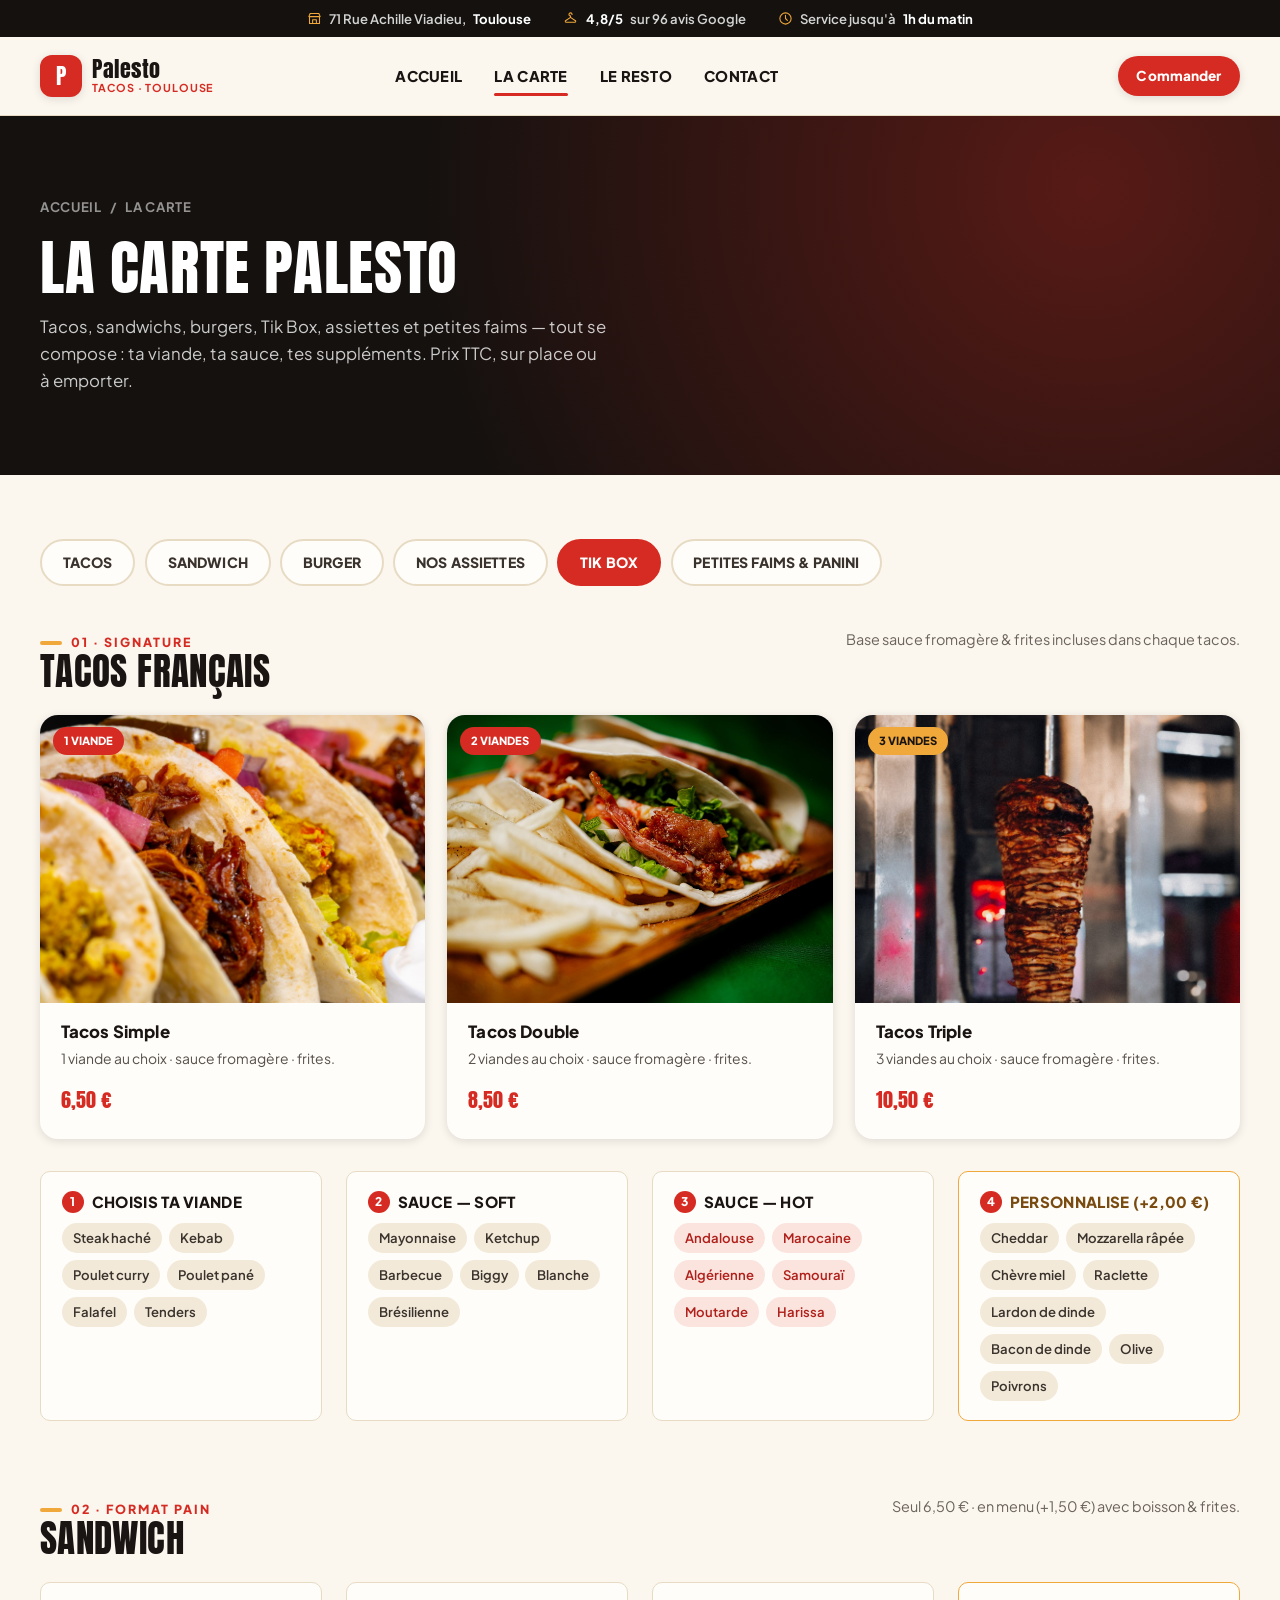
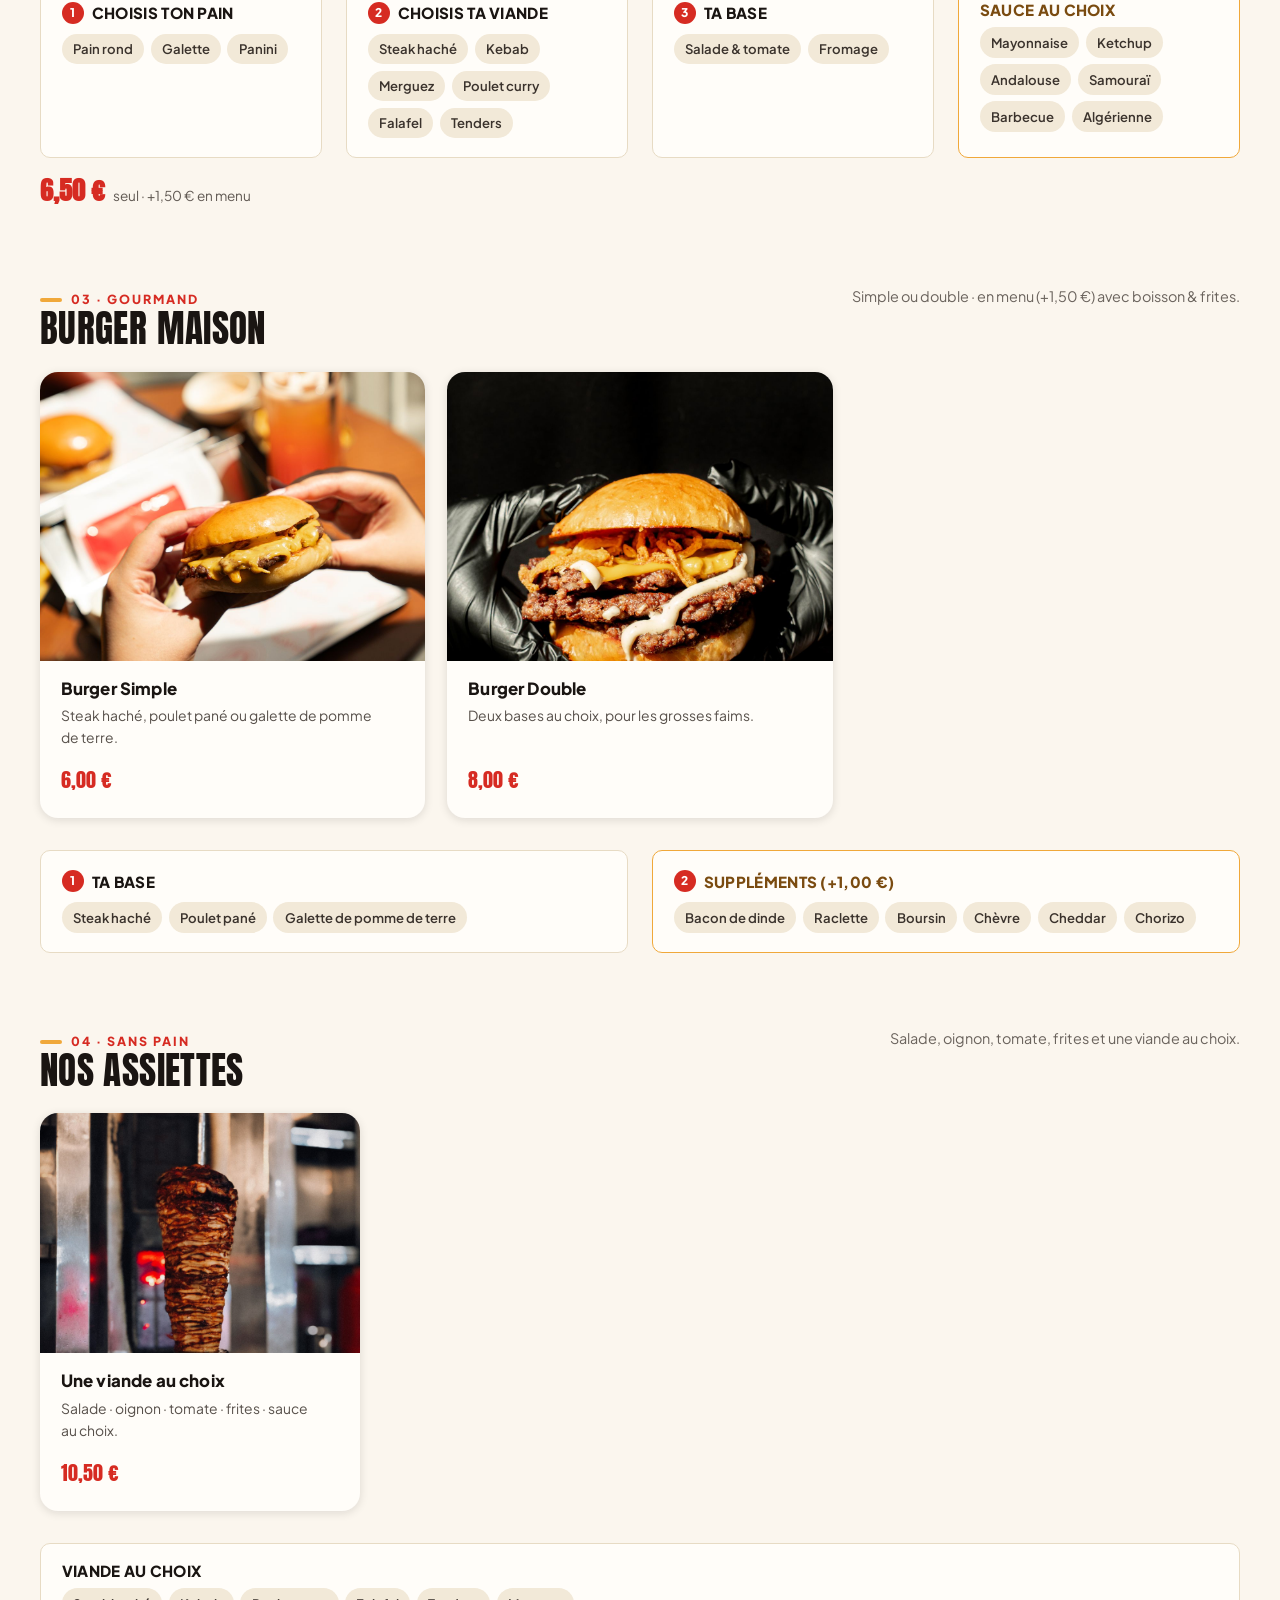
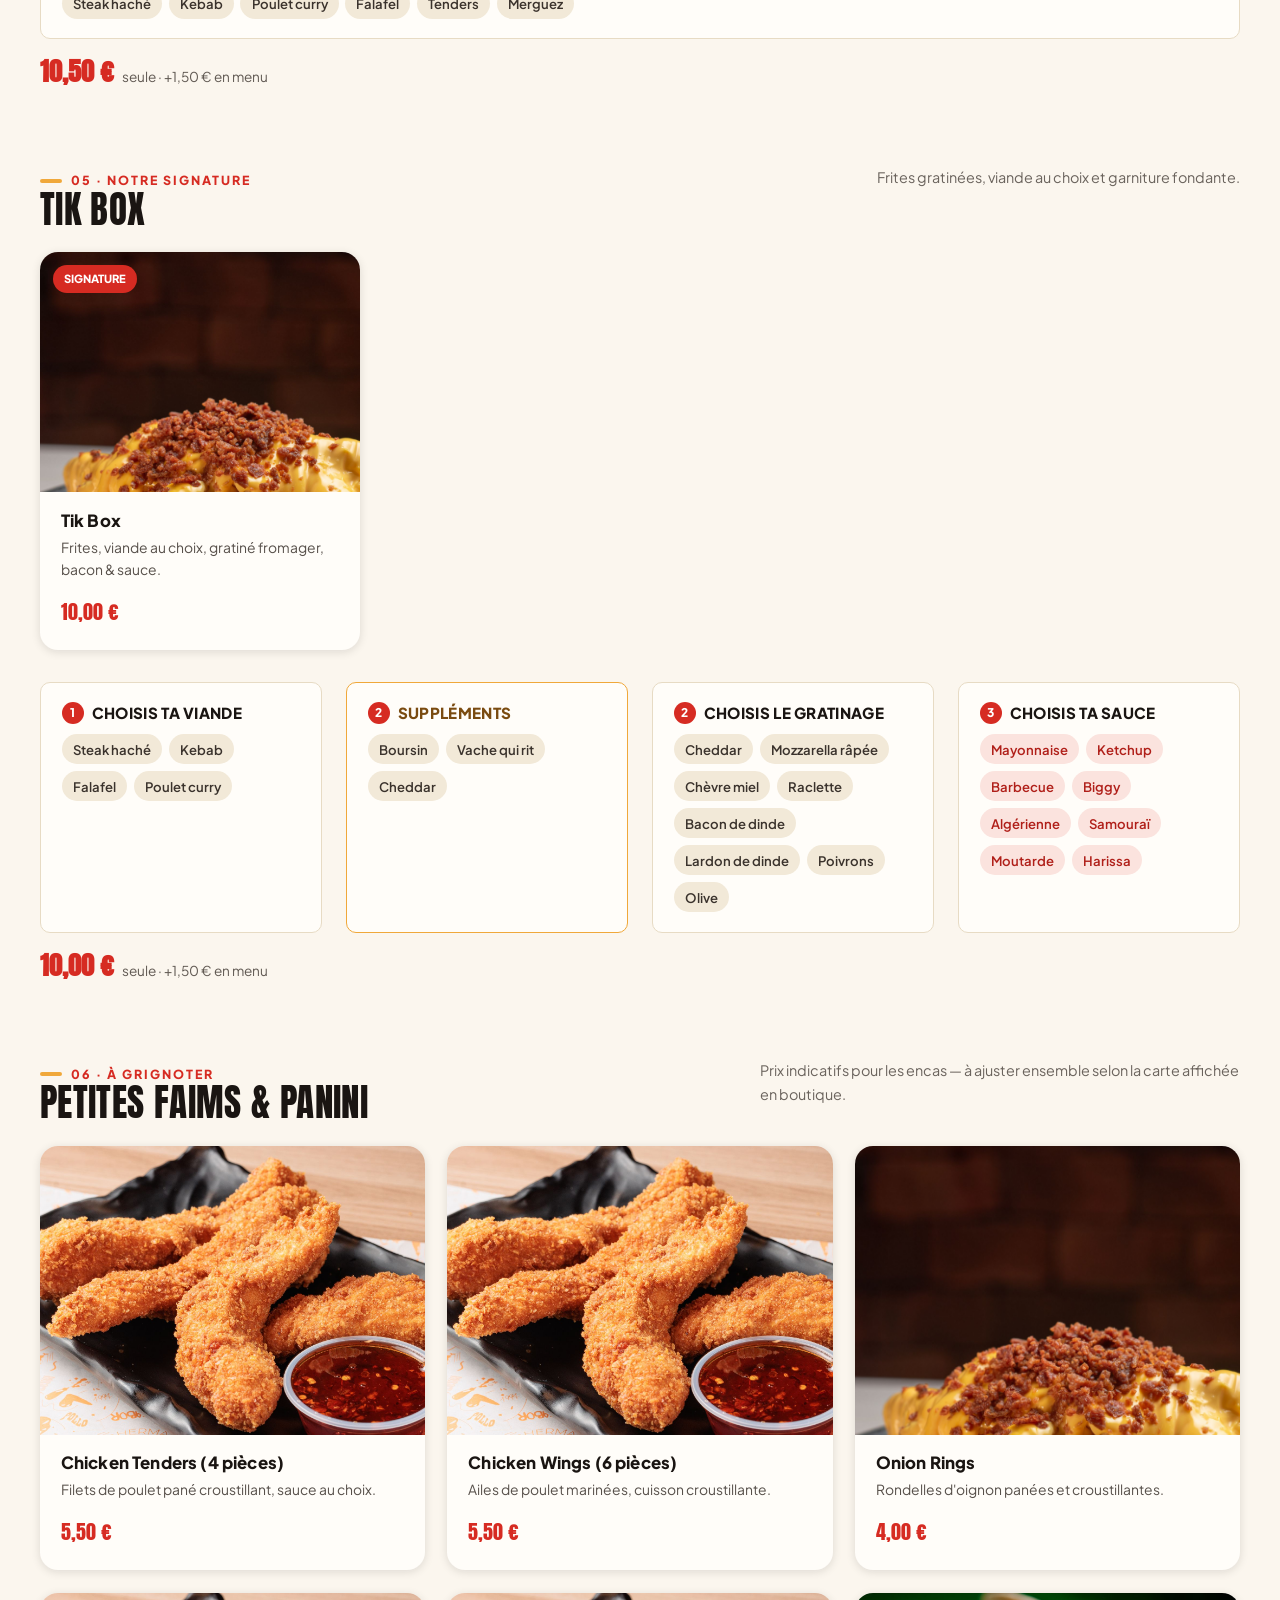
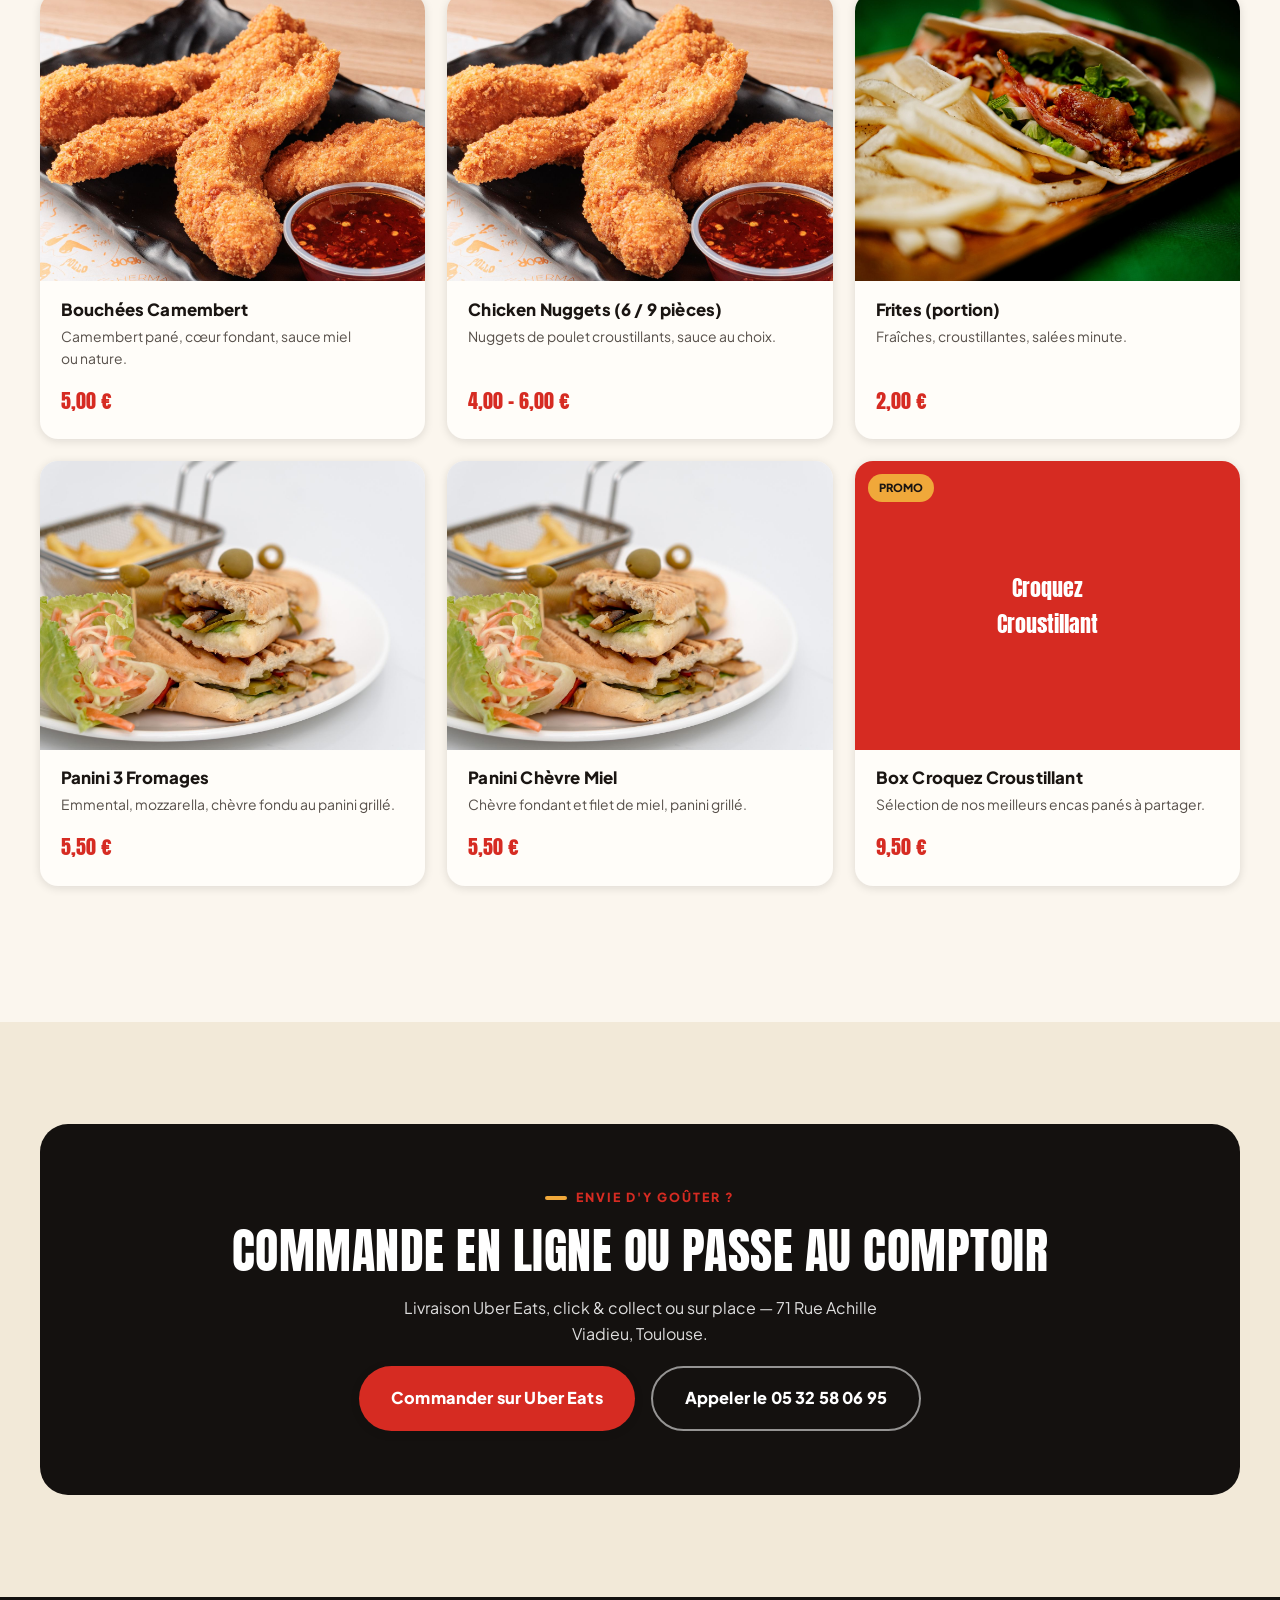
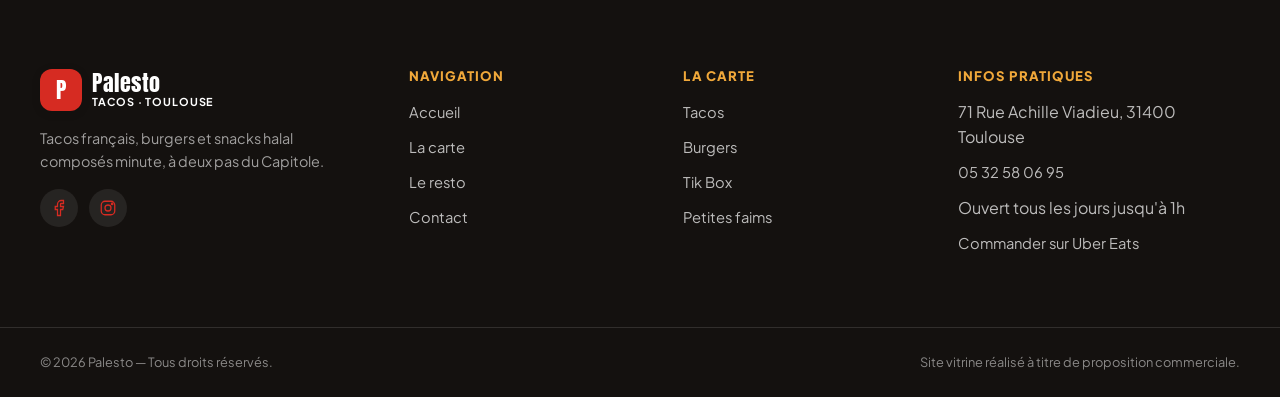
==== carte.html @ 65559e6e "Site vitrine palesto Co-Authored-By: Claude Opus 5.5 <noreply@anthropic.com> Claude-Session: https:/" ====
<!DOCTYPE html>
<html lang="fr">
<head>
<meta charset="utf-8">
<meta name="viewport" content="width=device-width, initial-scale=1">
<meta http-equiv="Content-Security-Policy" content="upgrade-insecure-requests">
<title>La carte — Palesto Toulouse | Tacos, burgers, Tik Box &amp; snacks</title>
<meta name="description" content="La carte complète d'Palesto à Toulouse : tacos français, sandwichs, burgers, Tik Box, assiettes et petites faims. Prix, viandes et sauces au choix.">
<meta name="robots" content="index, follow, max-image-preview:large">
<meta name="theme-color" content="#14110F">
<link rel="canonical" href="https://www.opalesto-toulouse.fr/carte.html">
<link rel="icon" href="assets/img/favicon.svg" type="image/svg+xml">
<link rel="preconnect" href="https://fonts.googleapis.com">
<link rel="preconnect" href="https://fonts.gstatic.com" crossorigin>
<link rel="stylesheet" href="https://fonts.googleapis.com/css2?family=Anton&amp;family=Plus+Jakarta+Sans:wght@400;500;600;700;800&amp;display=swap">
<link rel="stylesheet" href="assets/css/style.css">
</head>
<body>
<a class="skip-link" href="#main">Aller au contenu principal</a>

<div class="topbar">
  <div class="container topbar__inner">
    <span class="topbar__item"><svg viewBox="0 0 24 24" fill="none" stroke="currentColor" stroke-width="1.7" stroke-linecap="round" stroke-linejoin="round" aria-hidden="true"><path d="M4 9h16v11H4z"/><path d="M3 9 5 4h14l2 5"/><path d="M9 20v-6h6v6"/></svg> 71 Rue Achille Viadieu, <strong>Toulouse</strong></span>
    <span class="topbar__item topbar__item--hide-sm"><svg viewBox="0 0 24 24" fill="none" stroke="currentColor" stroke-width="1.7" stroke-linecap="round" stroke-linejoin="round" aria-hidden="true"><path d="M12 8a2.5 2.5 0 1 1 2.5-2.5"/><path d="M12 8v2.2L4 15.5A1.5 1.5 0 0 0 4.9 18h14.2a1.5 1.5 0 0 0 .9-2.5L12 10.2"/></svg> <strong>4,8/5</strong> sur 96 avis Google</span>
    <span class="topbar__item"><svg viewBox="0 0 24 24" fill="none" stroke="currentColor" stroke-width="1.7" stroke-linecap="round" stroke-linejoin="round" aria-hidden="true"><circle cx="12" cy="12" r="9"/><path d="M12 7v5l3 3"/></svg> Service jusqu'à <strong>1h du matin</strong></span>
  </div>
</div>

<header class="site-header" id="site-header">
  <div class="container header__inner">
    <a class="logo" href="index.html" aria-label="Palesto, accueil">
      <span class="logo__mark" aria-hidden="true">P</span>
      <span class="logo__text">
        <span class="logo__name">Palesto</span>
        <span class="logo__tag">Tacos &middot; Toulouse</span>
      </span>
    </a>

    <div class="nav-scrim" id="nav-scrim"></div>
    <nav class="nav" id="primary-nav" aria-label="Navigation principale">
      <button class="nav__close" id="nav-close" type="button" aria-label="Fermer le menu"><svg viewBox="0 0 24 24" fill="none" stroke="currentColor" stroke-width="1.7" stroke-linecap="round" stroke-linejoin="round" aria-hidden="true"><path d="M6 6l12 12M18 6 6 18"/></svg></button>
      <ul class="nav__list">
        <li><a class="nav__link" href="index.html">Accueil</a></li>
        <li><a class="nav__link" href="carte.html" aria-current="page">La carte</a></li>
        <li><a class="nav__link" href="restaurant.html">Le resto</a></li>
        <li><a class="nav__link" href="contact.html">Contact</a></li>
      </ul>
    </nav>

    <div class="header__actions">
      <a class="btn btn--red btn--sm header__cta" href="https://www.ubereats.com/fr/store/tik-tacos-palesto/zVcmVb8LVuixIjdcit_Mtg" target="_blank" rel="noopener">Commander</a>
      <button class="icon-btn burger" id="burger" type="button" aria-expanded="false" aria-controls="primary-nav" aria-label="Ouvrir le menu"><svg viewBox="0 0 24 24" fill="none" stroke="currentColor" stroke-width="1.7" stroke-linecap="round" stroke-linejoin="round" aria-hidden="true"><path d="M3 6h18M3 12h18M3 18h18"/></svg></button>
    </div>
  </div>
</header>

<main id="main">

<section class="page-hero">
  <div class="container page-hero__inner">
    <div class="breadcrumb"><a href="index.html">Accueil</a> <span>/</span> <span>La carte</span></div>
    <h1>La carte Palesto</h1>
    <p>Tacos, sandwichs, burgers, Tik Box, assiettes et petites faims — tout se compose : ta viande, ta sauce, tes suppléments. Prix TTC, sur place ou à emporter.</p>
  </div>
</section>

<section class="section section--tight">
  <div class="container">
    <div class="menu-tabs" role="tablist" aria-label="Catégories de la carte">
      <button class="menu-tab" role="tab" aria-selected="true" data-target="tacos">Tacos</button>
      <button class="menu-tab" role="tab" aria-selected="false" data-target="sandwich">Sandwich</button>
      <button class="menu-tab" role="tab" aria-selected="false" data-target="burger">Burger</button>
      <button class="menu-tab" role="tab" aria-selected="false" data-target="assiettes">Nos assiettes</button>
      <button class="menu-tab" role="tab" aria-selected="false" data-target="tikbox">Tik Box</button>
      <button class="menu-tab" role="tab" aria-selected="false" data-target="petites-faim">Petites faims &amp; panini</button>
    </div>

    <!-- TACOS -->
    <div class="menu-section" id="tacos">
      <div class="menu-section__head">
        <div><span class="eyebrow">01 &middot; Signature</span><h2>Tacos français</h2></div>
        <p class="menu-section__note">Base sauce fromagère &amp; frites incluses dans chaque tacos.</p>
      </div>
      <div class="dish-grid" style="margin-bottom:2rem">
        <div class="dish">
          <div class="dish__media"><span class="dish__badge">1 viande</span><img src="assets/img/cat-tacos.jpg" alt="Tacos simple" loading="lazy"></div>
          <div class="dish__body">
            <h3 class="dish__title">Tacos Simple</h3>
            <p class="dish__desc">1 viande au choix &middot; sauce fromagère &middot; frites.</p>
            <div class="dish__footer"><span class="dish__price">6,50 €</span></div>
          </div>
        </div>
        <div class="dish">
          <div class="dish__media"><span class="dish__badge">2 viandes</span><img src="assets/img/hero.jpg" alt="Tacos double" loading="lazy"></div>
          <div class="dish__body">
            <h3 class="dish__title">Tacos Double</h3>
            <p class="dish__desc">2 viandes au choix &middot; sauce fromagère &middot; frites.</p>
            <div class="dish__footer"><span class="dish__price">8,50 €</span></div>
          </div>
        </div>
        <div class="dish">
          <div class="dish__media"><span class="dish__badge dish__badge--gold">3 viandes</span><img src="assets/img/cat-viande.jpg" alt="Tacos triple" loading="lazy"></div>
          <div class="dish__body">
            <h3 class="dish__title">Tacos Triple</h3>
            <p class="dish__desc">3 viandes au choix &middot; sauce fromagère &middot; frites.</p>
            <div class="dish__footer"><span class="dish__price">10,50 €</span></div>
          </div>
        </div>
      </div>
      <div class="option-grid">
        <div class="option-card">
          <h4><span class="num">1</span> Choisis ta viande</h4>
          <ul><li>Steak haché</li><li>Kebab</li><li>Poulet curry</li><li>Poulet pané</li><li>Falafel</li><li>Tenders</li></ul>
        </div>
        <div class="option-card">
          <h4><span class="num">2</span> Sauce &mdash; soft</h4>
          <ul><li>Mayonnaise</li><li>Ketchup</li><li>Barbecue</li><li>Biggy</li><li>Blanche</li><li>Brésilienne</li></ul>
        </div>
        <div class="option-card option-card--hot">
          <h4><span class="num">3</span> Sauce &mdash; hot</h4>
          <ul><li>Andalouse</li><li>Marocaine</li><li>Algérienne</li><li>Samouraï</li><li>Moutarde</li><li>Harissa</li></ul>
        </div>
        <div class="option-card option-card--price">
          <h4><span class="num">4</span> Personnalise (+2,00&nbsp;€)</h4>
          <ul><li>Cheddar</li><li>Mozzarella râpée</li><li>Chèvre miel</li><li>Raclette</li><li>Lardon de dinde</li><li>Bacon de dinde</li><li>Olive</li><li>Poivrons</li></ul>
        </div>
      </div>
    </div>

    <!-- SANDWICH -->
    <div class="menu-section" id="sandwich">
      <div class="menu-section__head">
        <div><span class="eyebrow">02 &middot; Format pain</span><h2>Sandwich</h2></div>
        <p class="menu-section__note">Seul 6,50&nbsp;€ &middot; en menu (+1,50&nbsp;€) avec boisson &amp; frites.</p>
      </div>
      <div class="option-grid">
        <div class="option-card">
          <h4><span class="num">1</span> Choisis ton pain</h4>
          <ul><li>Pain rond</li><li>Galette</li><li>Panini</li></ul>
        </div>
        <div class="option-card">
          <h4><span class="num">2</span> Choisis ta viande</h4>
          <ul><li>Steak haché</li><li>Kebab</li><li>Merguez</li><li>Poulet curry</li><li>Falafel</li><li>Tenders</li></ul>
        </div>
        <div class="option-card">
          <h4><span class="num">3</span> Ta base</h4>
          <ul><li>Salade &amp; tomate</li><li>Fromage</li></ul>
        </div>
        <div class="option-card option-card--price">
          <h4>Sauce au choix</h4>
          <ul><li>Mayonnaise</li><li>Ketchup</li><li>Andalouse</li><li>Samouraï</li><li>Barbecue</li><li>Algérienne</li></ul>
        </div>
      </div>
      <div class="formule-price"><strong>6,50 €</strong><span>seul &middot; +1,50 € en menu</span></div>
    </div>

    <!-- BURGER -->
    <div class="menu-section" id="burger">
      <div class="menu-section__head">
        <div><span class="eyebrow">03 &middot; Gourmand</span><h2>Burger maison</h2></div>
        <p class="menu-section__note">Simple ou double &middot; en menu (+1,50&nbsp;€) avec boisson &amp; frites.</p>
      </div>
      <div class="dish-grid" style="margin-bottom:2rem">
        <div class="dish">
          <div class="dish__media"><img src="assets/img/cat-burger.jpg" alt="Burger simple steak ou poulet pané" loading="lazy"></div>
          <div class="dish__body">
            <h3 class="dish__title">Burger Simple</h3>
            <p class="dish__desc">Steak haché, poulet pané ou galette de pomme de terre.</p>
            <div class="dish__footer"><span class="dish__price">6,00 €</span></div>
          </div>
        </div>
        <div class="dish">
          <div class="dish__media"><img src="assets/img/burger-detail.jpg" alt="Burger double steak" loading="lazy"></div>
          <div class="dish__body">
            <h3 class="dish__title">Burger Double</h3>
            <p class="dish__desc">Deux bases au choix, pour les grosses faims.</p>
            <div class="dish__footer"><span class="dish__price">8,00 €</span></div>
          </div>
        </div>
      </div>
      <div class="option-grid">
        <div class="option-card">
          <h4><span class="num">1</span> Ta base</h4>
          <ul><li>Steak haché</li><li>Poulet pané</li><li>Galette de pomme de terre</li></ul>
        </div>
        <div class="option-card option-card--price">
          <h4><span class="num">2</span> Suppléments (+1,00&nbsp;€)</h4>
          <ul><li>Bacon de dinde</li><li>Raclette</li><li>Boursin</li><li>Chèvre</li><li>Cheddar</li><li>Chorizo</li></ul>
        </div>
      </div>
    </div>

    <!-- NOS ASSIETTES -->
    <div class="menu-section" id="assiettes">
      <div class="menu-section__head">
        <div><span class="eyebrow">04 &middot; Sans pain</span><h2>Nos assiettes</h2></div>
        <p class="menu-section__note">Salade, oignon, tomate, frites et une viande au choix.</p>
      </div>
      <div class="dish-grid" style="margin-bottom:2rem;grid-template-columns:repeat(auto-fit, minmax(240px, 320px))">
        <div class="dish">
          <div class="dish__media"><img src="assets/img/cat-viande.jpg" alt="Assiette viande au choix, salade et frites" loading="lazy"></div>
          <div class="dish__body">
            <h3 class="dish__title">Une viande au choix</h3>
            <p class="dish__desc">Salade &middot; oignon &middot; tomate &middot; frites &middot; sauce au choix.</p>
            <div class="dish__footer"><span class="dish__price">10,50 €</span></div>
          </div>
        </div>
      </div>
      <div class="option-grid">
        <div class="option-card">
          <h4>Viande au choix</h4>
          <ul><li>Steak haché</li><li>Kebab</li><li>Poulet curry</li><li>Falafel</li><li>Tenders</li><li>Merguez</li></ul>
        </div>
      </div>
      <div class="formule-price"><strong>10,50 €</strong><span>seule &middot; +1,50 € en menu</span></div>
    </div>

    <!-- TIK BOX -->
    <div class="menu-section" id="tikbox">
      <div class="menu-section__head">
        <div><span class="eyebrow">05 &middot; Notre signature</span><h2>Tik Box</h2></div>
        <p class="menu-section__note">Frites gratinées, viande au choix et garniture fondante.</p>
      </div>
      <div class="dish-grid" style="margin-bottom:2rem;grid-template-columns:repeat(auto-fit, minmax(240px, 320px))">
        <div class="dish">
          <div class="dish__media"><span class="dish__badge">Signature</span><img src="assets/img/cat-tikbox.jpg" alt="Tik Box, frites gratinées fromage et viande" loading="lazy"></div>
          <div class="dish__body">
            <h3 class="dish__title">Tik Box</h3>
            <p class="dish__desc">Frites, viande au choix, gratiné fromager, bacon &amp; sauce.</p>
            <div class="dish__footer"><span class="dish__price">10,00 €</span></div>
          </div>
        </div>
      </div>
      <div class="option-grid">
        <div class="option-card">
          <h4><span class="num">1</span> Choisis ta viande</h4>
          <ul><li>Steak haché</li><li>Kebab</li><li>Falafel</li><li>Poulet curry</li></ul>
        </div>
        <div class="option-card option-card--price">
          <h4><span class="num">2</span> Suppléments</h4>
          <ul><li>Boursin</li><li>Vache qui rit</li><li>Cheddar</li></ul>
        </div>
        <div class="option-card">
          <h4><span class="num">2</span> Choisis le gratinage</h4>
          <ul><li>Cheddar</li><li>Mozzarella râpée</li><li>Chèvre miel</li><li>Raclette</li><li>Bacon de dinde</li><li>Lardon de dinde</li><li>Poivrons</li><li>Olive</li></ul>
        </div>
        <div class="option-card option-card--hot">
          <h4><span class="num">3</span> Choisis ta sauce</h4>
          <ul><li>Mayonnaise</li><li>Ketchup</li><li>Barbecue</li><li>Biggy</li><li>Algérienne</li><li>Samouraï</li><li>Moutarde</li><li>Harissa</li></ul>
        </div>
      </div>
      <div class="formule-price"><strong>10,00 €</strong><span>seule &middot; +1,50 € en menu</span></div>
    </div>

    <!-- PETITES FAIM -->
    <div class="menu-section" id="petites-faim">
      <div class="menu-section__head">
        <div><span class="eyebrow">06 &middot; À grignoter</span><h2>Petites faims &amp; panini</h2></div>
        <p class="menu-section__note">Prix indicatifs pour les encas — à ajuster ensemble selon la carte affichée en boutique.</p>
      </div>
      <div class="dish-grid">
        <div class="dish">
          <div class="dish__media"><img src="assets/img/cat-petitesfaim.jpg" alt="Chicken tenders croustillants et sauce" loading="lazy"></div>
          <div class="dish__body">
            <h3 class="dish__title">Chicken Tenders (4 pièces)</h3>
            <p class="dish__desc">Filets de poulet pané croustillant, sauce au choix.</p>
            <div class="dish__footer"><span class="dish__price">5,50 €</span></div>
          </div>
        </div>
        <div class="dish">
          <div class="dish__media"><img src="assets/img/cat-petitesfaim.jpg" alt="Chicken wings épicées" loading="lazy"></div>
          <div class="dish__body">
            <h3 class="dish__title">Chicken Wings (6 pièces)</h3>
            <p class="dish__desc">Ailes de poulet marinées, cuisson croustillante.</p>
            <div class="dish__footer"><span class="dish__price">5,50 €</span></div>
          </div>
        </div>
        <div class="dish">
          <div class="dish__media"><img src="assets/img/cat-tikbox.jpg" alt="Onion rings croustillants" loading="lazy"></div>
          <div class="dish__body">
            <h3 class="dish__title">Onion Rings</h3>
            <p class="dish__desc">Rondelles d'oignon panées et croustillantes.</p>
            <div class="dish__footer"><span class="dish__price">4,00 €</span></div>
          </div>
        </div>
        <div class="dish">
          <div class="dish__media"><img src="assets/img/cat-petitesfaim.jpg" alt="Bouchées de camembert fondant" loading="lazy"></div>
          <div class="dish__body">
            <h3 class="dish__title">Bouchées Camembert</h3>
            <p class="dish__desc">Camembert pané, cœur fondant, sauce miel ou nature.</p>
            <div class="dish__footer"><span class="dish__price">5,00 €</span></div>
          </div>
        </div>
        <div class="dish">
          <div class="dish__media"><img src="assets/img/cat-petitesfaim.jpg" alt="Chicken nuggets" loading="lazy"></div>
          <div class="dish__body">
            <h3 class="dish__title">Chicken Nuggets (6 / 9 pièces)</h3>
            <p class="dish__desc">Nuggets de poulet croustillants, sauce au choix.</p>
            <div class="dish__footer"><span class="dish__price">4,00 – 6,00 €</span></div>
          </div>
        </div>
        <div class="dish">
          <div class="dish__media"><img src="assets/img/hero.jpg" alt="Portion de frites maison" loading="lazy"></div>
          <div class="dish__body">
            <h3 class="dish__title">Frites (portion)</h3>
            <p class="dish__desc">Fraîches, croustillantes, salées minute.</p>
            <div class="dish__footer"><span class="dish__price">2,00 €</span></div>
          </div>
        </div>
        <div class="dish">
          <div class="dish__media"><img src="assets/img/cat-panini.jpg" alt="Panini 3 fromages fondants" loading="lazy"></div>
          <div class="dish__body">
            <h3 class="dish__title">Panini 3 Fromages</h3>
            <p class="dish__desc">Emmental, mozzarella, chèvre fondu au panini grillé.</p>
            <div class="dish__footer"><span class="dish__price">5,50 €</span></div>
          </div>
        </div>
        <div class="dish">
          <div class="dish__media"><img src="assets/img/cat-panini.jpg" alt="Panini chèvre miel" loading="lazy"></div>
          <div class="dish__body">
            <h3 class="dish__title">Panini Chèvre Miel</h3>
            <p class="dish__desc">Chèvre fondant et filet de miel, panini grillé.</p>
            <div class="dish__footer"><span class="dish__price">5,50 €</span></div>
          </div>
        </div>
        <div class="dish">
          <div class="dish__media"><span class="dish__badge dish__badge--gold">Promo</span><div style="width:100%;height:100%;background:var(--red);display:flex;align-items:center;justify-content:center;color:#fff;font-family:var(--ff-display);font-size:1.4rem;text-align:center;padding:1rem">Croquez<br>Croustillant</div></div>
          <div class="dish__body">
            <h3 class="dish__title">Box Croquez Croustillant</h3>
            <p class="dish__desc">Sélection de nos meilleurs encas panés à partager.</p>
            <div class="dish__footer"><span class="dish__price">9,50 €</span></div>
          </div>
        </div>
      </div>
    </div>

  </div>
</section>

<section class="section section--paper2">
  <div class="container">
    <div class="cta-band" data-reveal style="background:var(--black)">
      <span class="eyebrow">Envie d'y goûter ?</span>
      <h2>Commande en ligne ou passe au comptoir</h2>
      <p>Livraison Uber Eats, click &amp; collect ou sur place — 71 Rue Achille Viadieu, Toulouse.</p>
      <div class="cta-band__actions">
        <a class="btn btn--red btn--lg" href="https://www.ubereats.com/fr/store/tik-tacos-palesto/zVcmVb8LVuixIjdcit_Mtg" target="_blank" rel="noopener">Commander sur Uber Eats</a>
        <a class="btn btn--ghost-light btn--lg" href="tel:+33532580695">Appeler le 05 32 58 06 95</a>
      </div>
    </div>
  </div>
</section>

</main>

<footer class="site-footer">
  <div class="container footer__top">
    <div class="footer__brand">
      <a class="logo" href="index.html" aria-label="Palesto, accueil">
        <span class="logo__mark" aria-hidden="true">P</span>
        <span class="logo__text"><span class="logo__name">Palesto</span><span class="logo__tag">Tacos &middot; Toulouse</span></span>
      </a>
      <p>Tacos français, burgers et snacks halal composés minute, à deux pas du Capitole.</p>
      <div class="footer__social">
        <a href="https://www.facebook.com/OPalestoFood/" target="_blank" rel="noopener" aria-label="Facebook Palesto"><svg viewBox="0 0 24 24" fill="none" stroke="currentColor" stroke-width="1.7" aria-hidden="true"><path d="M18 2h-3a5 5 0 0 0-5 5v3H7v4h3v8h4v-8h3l1-4h-4V7a1 1 0 0 1 1-1h3z"/></svg></a>
        <a href="https://www.instagram.com/" target="_blank" rel="noopener" aria-label="Instagram Palesto"><svg viewBox="0 0 24 24" fill="none" stroke="currentColor" stroke-width="1.7" aria-hidden="true"><rect x="3" y="3" width="18" height="18" rx="5"/><circle cx="12" cy="12" r="4"/><circle cx="17.5" cy="6.5" r="1"/></svg></a>
      </div>
    </div>
    <div class="footer">
      <h4>Navigation</h4>
      <ul>
        <li><a href="index.html">Accueil</a></li>
        <li><a href="carte.html">La carte</a></li>
        <li><a href="restaurant.html">Le resto</a></li>
        <li><a href="contact.html">Contact</a></li>
      </ul>
    </div>
    <div class="footer">
      <h4>La carte</h4>
      <ul>
        <li><a href="carte.html#tacos">Tacos</a></li>
        <li><a href="carte.html#burger">Burgers</a></li>
        <li><a href="carte.html#tikbox">Tik Box</a></li>
        <li><a href="carte.html#petites-faim">Petites faims</a></li>
      </ul>
    </div>
    <div class="footer">
      <h4>Infos pratiques</h4>
      <ul>
        <li>71 Rue Achille Viadieu, 31400 Toulouse</li>
        <li><a href="tel:+33532580695">05 32 58 06 95</a></li>
        <li>Ouvert tous les jours jusqu'à 1h</li>
        <li><a href="https://www.ubereats.com/fr/store/tik-tacos-palesto/zVcmVb8LVuixIjdcit_Mtg" target="_blank" rel="noopener">Commander sur Uber Eats</a></li>
      </ul>
    </div>
  </div>
  <div class="container footer__bottom">
    <span>&copy; <span id="year">2026</span> Palesto — Tous droits réservés.</span>
    <span>Site vitrine réalisé à titre de proposition commerciale.</span>
  </div>
</footer>

<div class="order-sticky" id="order-sticky">
  <span>Une envie de tacos ?</span>
  <a class="btn btn--red btn--sm" href="https://www.ubereats.com/fr/store/tik-tacos-palesto/zVcmVb8LVuixIjdcit_Mtg" target="_blank" rel="noopener">Commander</a>
</div>

<script src="assets/js/main.js"></script>
</body>
</html>
---- assets/css/style.css ----
/* ==========================================================================
   Palesto — Toulouse
   Feuille de styles principale
   ========================================================================== */

/* ---------- 1. Tokens ---------- */
:root {
  --ink:        #1A1512;
  --ink-soft:   #3A322C;
  --paper:      #FBF6EE;
  --paper-2:    #F2E9D8;
  --cream:      #FFFDF9;
  --line:       #E7DBC4;

  --black:      #14110F;
  --black-2:    #201A16;

  --red:        #D62B22;
  --red-700:    #B01F19;
  --red-glow:   rgba(214,43,34,.35);

  --gold:       #F0A83A;
  --gold-600:   #D6892021;
  --gold-ink:   #7A4B10;

  --white:      #FFFFFF;

  --radius-sm: 10px;
  --radius:    18px;
  --radius-lg: 28px;
  --radius-pill: 999px;

  --shadow-sm: 0 2px 10px rgba(20,17,15,.12);
  --shadow-md: 0 14px 34px rgba(20,17,15,.20);
  --shadow-lg: 0 30px 70px rgba(20,17,15,.35);

  --container: 1280px;
  --gutter: clamp(1rem, 4vw, 2.5rem);

  --ff-display: "Anton", "Arial Narrow", sans-serif;
  --ff-body: "Plus Jakarta Sans", -apple-system, BlinkMacSystemFont, "Segoe UI", Roboto, Helvetica, Arial, sans-serif;

  --header-h: 78px;
  --ease: cubic-bezier(.2,.8,.2,1);
}

/* ---------- 2. Reset ---------- */
*, *::before, *::after { box-sizing: border-box; }
* { margin: 0; }

html {
  -webkit-text-size-adjust: 100%;
  scroll-behavior: smooth;
  scroll-padding-top: calc(var(--header-h) + 20px);
}

body {
  font-family: var(--ff-body);
  font-size: 1rem;
  line-height: 1.6;
  color: var(--ink-soft);
  background: var(--paper);
  -webkit-font-smoothing: antialiased;
  text-rendering: optimizeLegibility;
  overflow-x: hidden;
}

img, svg, video { display: block; max-width: 100%; height: auto; }
button, input, select, textarea { font: inherit; color: inherit; }
button { cursor: pointer; background: none; border: 0; }
ul, ol { list-style: none; padding: 0; }
a { color: var(--red); text-decoration: none; }
a:hover { color: var(--red-700); }

h1, h2, h3, h4 {
  font-family: var(--ff-display);
  color: var(--ink);
  line-height: 1.02;
  font-weight: 400;
  letter-spacing: .01em;
  text-transform: uppercase;
  text-wrap: balance;
}
p { text-wrap: pretty; }

:focus-visible {
  outline: 3px solid var(--red);
  outline-offset: 3px;
  border-radius: 4px;
}

::selection { background: var(--gold); color: var(--ink); }

/* ---------- 3. Utilitaires ---------- */
.container {
  width: 100%;
  max-width: var(--container);
  margin-inline: auto;
  padding-inline: var(--gutter);
}
.container--narrow { max-width: 860px; }

.section { padding-block: clamp(3.5rem, 8vw, 6.5rem); }
.section--tight { padding-block: clamp(2.5rem, 5vw, 4rem); }
.section--dark { background: var(--black); color: rgba(255,255,255,.86); }
.section--dark h2, .section--dark h3 { color: #fff; }
.section--paper2 { background: var(--paper-2); }

.sr-only {
  position: absolute; width: 1px; height: 1px;
  padding: 0; margin: -1px; overflow: hidden;
  clip: rect(0 0 0 0); white-space: nowrap; border: 0;
}

.skip-link {
  position: absolute; left: 50%; translate: -50% -150%;
  z-index: 200; background: var(--red); color: #fff;
  padding: .75rem 1.25rem; border-radius: 0 0 var(--radius) var(--radius);
  font-weight: 700; transition: translate .2s var(--ease);
}
.skip-link:focus { translate: -50% 0; color: #fff; }

.eyebrow {
  display: inline-flex; align-items: center; gap: .55rem;
  font-size: .78rem; font-weight: 800; letter-spacing: .16em;
  text-transform: uppercase; color: var(--red);
  font-family: var(--ff-body);
}
.eyebrow::before {
  content: ""; width: 22px; height: 4px; background: var(--gold); border-radius: 2px;
}
.section--dark .eyebrow { color: var(--gold); }

.section-head { max-width: 720px; margin-bottom: clamp(2rem, 4vw, 3rem); }
.section-head--center { margin-inline: auto; text-align: center; }
.section-head--center .eyebrow { justify-content: center; }
.section-head h2 { font-size: clamp(2.1rem, 5vw, 3.4rem); margin-top: .6rem; }
.section-head p { margin-top: 1rem; color: var(--ink-soft); font-size: 1.08rem; opacity: .85; }
.section--dark .section-head p { color: rgba(255,255,255,.78); }

.section-head-row {
  display: flex; align-items: flex-end; justify-content: space-between; gap: 2rem;
  margin-bottom: clamp(2rem, 4vw, 3rem);
}
.section-head-row .section-head { margin-bottom: 0; }

.link-arrow {
  display: inline-flex; align-items: center; gap: .4rem;
  font-weight: 800; white-space: nowrap; color: var(--ink);
  border-bottom: 2px solid var(--gold); padding-bottom: 2px;
}
.link-arrow:hover { color: var(--red); }
.link-arrow svg { width: 18px; height: 18px; }

/* ---------- 4. Boutons ---------- */
.btn {
  display: inline-flex; align-items: center; justify-content: center; gap: .55rem;
  padding: .9rem 1.6rem; border-radius: var(--radius-pill);
  font-weight: 800; font-size: .95rem; letter-spacing: .01em;
  transition: transform .18s var(--ease), box-shadow .18s var(--ease), background .18s var(--ease), color .18s var(--ease);
  white-space: nowrap;
}
.btn svg { width: 18px; height: 18px; flex-shrink: 0; }
.btn--red { background: var(--red); color: #fff; box-shadow: var(--shadow-sm); }
.btn--red:hover { background: var(--red-700); transform: translateY(-2px); box-shadow: 0 12px 26px var(--red-glow); color: #fff; }
.btn--gold { background: var(--gold); color: var(--ink); box-shadow: var(--shadow-sm); }
.btn--gold:hover { background: #e5972a; transform: translateY(-2px); color: var(--ink); }
.btn--dark { background: var(--black); color: #fff; }
.btn--dark:hover { background: #000; color: #fff; transform: translateY(-2px); }
.btn--ghost { background: transparent; color: var(--ink); border: 2px solid var(--ink); }
.btn--ghost:hover { background: var(--ink); color: #fff; }
.btn--ghost-light { background: transparent; color: #fff; border: 2px solid rgba(255,255,255,.55); }
.btn--ghost-light:hover { background: #fff; color: var(--ink); }
.btn--lg { padding: 1.1rem 2rem; font-size: 1.02rem; }
.btn--sm { padding: .6rem 1.15rem; font-size: .85rem; }
.btn--block { width: 100%; }

/* ---------- 5. Topbar + Header ---------- */
.topbar {
  background: var(--black); color: rgba(255,255,255,.82);
  font-size: .82rem; font-weight: 600;
}
.topbar__inner {
  display: flex; align-items: center; justify-content: center; gap: 2rem;
  padding-block: .5rem; flex-wrap: wrap;
}
.topbar__item { display: inline-flex; align-items: center; gap: .45rem; }
.topbar__item svg { width: 15px; height: 15px; color: var(--gold); }
.topbar__item strong { color: #fff; }
.topbar__item--hide-sm { display: none; }
@media (min-width: 640px) { .topbar__item--hide-sm { display: inline-flex; } }

.site-header {
  position: sticky; top: 0; z-index: 100;
  background: var(--paper); border-bottom: 1px solid var(--line);
}
.header__inner {
  display: flex; align-items: center; gap: 1.5rem;
  height: var(--header-h);
}
.logo { display: flex; align-items: center; gap: .65rem; flex-shrink: 0; }
.logo__mark {
  width: 42px; height: 42px; border-radius: 12px;
  background: var(--red); color: #fff;
  display: flex; align-items: center; justify-content: center;
  font-family: var(--ff-display); font-size: 1.35rem;
  box-shadow: var(--shadow-sm); flex-shrink: 0;
}
.logo__text { display: flex; flex-direction: column; line-height: 1.1; }
.logo__name { font-family: var(--ff-display); font-size: 1.35rem; color: var(--ink); letter-spacing: .02em; }
.logo__tag { font-size: .68rem; font-weight: 700; letter-spacing: .08em; text-transform: uppercase; color: var(--red); }

.nav { margin-inline: auto; }
.nav__list { display: flex; align-items: center; gap: 2rem; }
.nav__link {
  font-weight: 800; font-size: .92rem; color: var(--ink);
  text-transform: uppercase; letter-spacing: .02em;
  padding: .4rem 0; position: relative;
}
.nav__link::after {
  content: ""; position: absolute; left: 0; right: 0; bottom: -4px; height: 3px;
  background: var(--red); border-radius: 2px; transform: scaleX(0); transition: transform .2s var(--ease);
}
.nav__link:hover::after, .nav__link[aria-current="page"]::after { transform: scaleX(1); }
.nav__link:hover { color: var(--red); }
.nav__close { display: none; }

.header__actions { display: flex; align-items: center; gap: .75rem; margin-left: auto; }
.icon-btn {
  display: inline-flex; align-items: center; justify-content: center;
  width: 42px; height: 42px; border-radius: 50%;
  color: var(--ink); transition: background .15s var(--ease);
}
.icon-btn svg { width: 21px; height: 21px; }
.icon-btn:hover { background: var(--paper-2); }
.burger { display: none; }

@media (max-width: 900px) {
  .nav {
    position: fixed; inset: 0 0 0 auto; width: min(340px, 86vw);
    background: var(--cream); z-index: 200; transform: translateX(100%);
    transition: transform .3s var(--ease); overflow-y: auto;
    box-shadow: var(--shadow-lg); padding: 1.5rem;
  }
  .nav[data-open="true"] { transform: translateX(0); }
  .nav__list { flex-direction: column; align-items: flex-start; gap: 1.1rem; margin-top: 2.5rem; }
  .nav__link { font-size: 1.1rem; }
  .nav__close {
    display: flex; align-items: center; justify-content: center;
    width: 40px; height: 40px; border-radius: 50%; background: var(--paper-2);
    position: absolute; top: 1rem; right: 1rem;
  }
  .nav__close svg { width: 20px; height: 20px; }
  .burger { display: flex; align-items: center; justify-content: center; width: 42px; height: 42px; border-radius: 50%; }
  .burger svg { width: 22px; height: 22px; }
  .burger:hover { background: var(--paper-2); }
  .header__cta { display: none; }
}

.nav-scrim {
  position: fixed; inset: 0; background: rgba(20,17,15,.55); z-index: 190;
  opacity: 0; visibility: hidden; transition: opacity .25s var(--ease), visibility .25s;
}
.nav-scrim[data-open="true"] { opacity: 1; visibility: visible; }

/* ---------- 6. Hero ---------- */
.hero { position: relative; overflow: hidden; background: var(--black); color: #fff; }
.hero__bg {
  position: absolute; inset: 0; width: 100%; height: 100%;
  object-fit: cover; opacity: .55;
}
.hero__bg-overlay {
  position: absolute; inset: 0;
  background: linear-gradient(100deg, rgba(20,17,15,.97) 10%, rgba(20,17,15,.75) 45%, rgba(20,17,15,.35) 100%);
}
.hero__inner {
  position: relative; z-index: 2;
  padding-block: clamp(4rem, 12vw, 7.5rem) clamp(3rem, 8vw, 5rem);
}
.hero__rating {
  display: inline-flex; align-items: center; gap: .5rem;
  background: rgba(255,255,255,.1); border: 1px solid rgba(255,255,255,.25);
  padding: .5rem 1rem; border-radius: var(--radius-pill);
  font-weight: 700; font-size: .88rem; margin-bottom: 1.25rem;
}
.hero__rating svg { width: 16px; height: 16px; color: var(--gold); }
.hero__title {
  font-size: clamp(2.6rem, 8vw, 5.6rem); max-width: 820px;
  color: #fff;
  text-shadow: 0 4px 30px rgba(0,0,0,.4);
}
.hero__title em { font-style: normal; color: var(--gold); }
.hero__text {
  margin-top: 1.4rem; max-width: 560px; font-size: 1.12rem;
  color: rgba(255,255,255,.86);
}
.hero__cta { display: flex; gap: 1rem; margin-top: 2.2rem; flex-wrap: wrap; }
.hero__proof {
  display: flex; gap: clamp(1.5rem, 4vw, 3rem); margin-top: 3rem; flex-wrap: wrap;
}
.hero__proof div { display: flex; flex-direction: column; }
.hero__proof strong { font-family: var(--ff-display); font-size: 2rem; color: var(--gold); text-transform: uppercase; }
.hero__proof span { font-size: .85rem; color: rgba(255,255,255,.72); }

/* ---------- 7. Bandeau infos pratiques ---------- */
.infobar { background: var(--red); color: #fff; }
.infobar__grid {
  display: grid; grid-template-columns: repeat(auto-fit, minmax(220px, 1fr));
  gap: 1.25rem; padding-block: 1.5rem;
}
.infobar__item { display: flex; align-items: center; gap: .8rem; }
.infobar__item svg { width: 26px; height: 26px; flex-shrink: 0; color: var(--ink); background: var(--gold); border-radius: 50%; padding: 5px; }
.infobar__item strong { display: block; font-size: .95rem; }
.infobar__item span { display: block; font-size: .82rem; color: rgba(255,255,255,.85); }

/* ---------- 8. Catégories ---------- */
.cat-grid {
  display: grid; grid-template-columns: repeat(3, 1fr); gap: 1.5rem;
}
@media (max-width: 900px) { .cat-grid { grid-template-columns: repeat(2, 1fr); } }
@media (max-width: 560px) { .cat-grid { grid-template-columns: 1fr; } }

.cat-card {
  position: relative; display: block; border-radius: var(--radius-lg);
  overflow: hidden; aspect-ratio: 4/5; background: var(--black);
  box-shadow: var(--shadow-sm); transition: transform .3s var(--ease), box-shadow .3s var(--ease);
}
.cat-card:hover { transform: translateY(-6px); box-shadow: var(--shadow-lg); }
.cat-card img { position: absolute; inset: 0; width: 100%; height: 100%; object-fit: cover; transition: transform .5s var(--ease); }
.cat-card:hover img { transform: scale(1.07); }
.cat-card::after {
  content: ""; position: absolute; inset: 0;
  background: linear-gradient(180deg, rgba(20,17,15,0) 40%, rgba(20,17,15,.92) 100%);
}
.cat-card__body { position: absolute; left: 0; right: 0; bottom: 0; z-index: 2; padding: 1.4rem; color: #fff; }
.cat-card__body h3 { font-size: 1.6rem; color: #fff; }
.cat-card__body p { font-size: .88rem; color: rgba(255,255,255,.78); margin-top: .3rem; }
.cat-card__cta {
  display: inline-flex; align-items: center; gap: .35rem; margin-top: .8rem;
  font-weight: 800; font-size: .82rem; color: var(--gold); text-transform: uppercase;
}
.cat-card__cta svg { width: 16px; height: 16px; }
.cat-card--wide { aspect-ratio: auto; }
@media (min-width: 561px) { .cat-card--wide { grid-column: span 3; aspect-ratio: 16/6; } }
@media (max-width: 900px) and (min-width: 561px) { .cat-card--wide { grid-column: span 2; } }

/* ---------- 9. Produits (carte) ---------- */
.menu-tabs {
  display: flex; gap: .6rem; flex-wrap: wrap; margin-bottom: 2.5rem;
}
.menu-tab {
  padding: .65rem 1.3rem; border-radius: var(--radius-pill);
  background: var(--cream); border: 2px solid var(--line);
  font-weight: 800; font-size: .88rem; text-transform: uppercase; letter-spacing: .01em;
  color: var(--ink-soft); transition: all .18s var(--ease);
}
.menu-tab:hover { border-color: var(--red); color: var(--red); }
.menu-tab[aria-selected="true"] { background: var(--red); border-color: var(--red); color: #fff; }

.menu-section { margin-bottom: clamp(3rem, 6vw, 4.5rem); }
.menu-section__head { display: flex; align-items: baseline; justify-content: space-between; gap: 1rem; margin-bottom: 1.5rem; flex-wrap: wrap; }
.menu-section__head h2 { font-size: clamp(1.7rem, 3.5vw, 2.3rem); }
.menu-section__note { font-size: .9rem; color: var(--ink-soft); opacity: .75; max-width: 480px; }

.dish-grid { display: grid; grid-template-columns: repeat(3, 1fr); gap: 1.4rem; }
@media (max-width: 900px) { .dish-grid { grid-template-columns: repeat(2, 1fr); } }
@media (max-width: 620px) { .dish-grid { grid-template-columns: 1fr; } }

.dish {
  background: var(--cream); border-radius: var(--radius); overflow: hidden;
  box-shadow: var(--shadow-sm); transition: transform .25s var(--ease), box-shadow .25s var(--ease);
  display: flex; flex-direction: column;
}
.dish:hover { transform: translateY(-4px); box-shadow: var(--shadow-md); }
.dish__media { position: relative; aspect-ratio: 4/3; overflow: hidden; background: var(--paper-2); }
.dish__media img { width: 100%; height: 100%; object-fit: cover; }
.dish__badge {
  position: absolute; top: .8rem; left: .8rem; z-index: 2;
  background: var(--red); color: #fff; font-size: .7rem; font-weight: 800;
  text-transform: uppercase; padding: .3rem .7rem; border-radius: var(--radius-pill);
}
.dish__badge--gold { background: var(--gold); color: var(--ink); }
.dish__body { padding: 1.2rem 1.3rem 1.4rem; display: flex; flex-direction: column; gap: .5rem; flex: 1; }
.dish__title { font-family: var(--ff-body); font-weight: 800; font-size: 1.05rem; color: var(--ink); text-transform: none; }
.dish__desc { font-size: .87rem; color: var(--ink-soft); opacity: .85; flex: 1; }
.dish__footer { display: flex; align-items: center; justify-content: space-between; margin-top: .4rem; }
.dish__price { font-family: var(--ff-display); font-size: 1.25rem; color: var(--red); }

/* Liste simple (sans photo) pour les options de personnalisation */
.option-grid { display: grid; grid-template-columns: repeat(auto-fit, minmax(200px,1fr)); gap: .5rem 1.5rem; }
.option-card {
  background: var(--cream); border: 1px solid var(--line); border-radius: var(--radius-sm);
  padding: 1.2rem 1.3rem;
}
.option-card h4 { font-family: var(--ff-body); font-weight: 800; font-size: .95rem; color: var(--ink); text-transform: uppercase; letter-spacing: .02em; margin-bottom: .6rem; display: flex; align-items: center; gap: .5rem; }
.option-card h4 .num { display:inline-flex; align-items:center; justify-content:center; width:22px;height:22px;border-radius:50%; background:var(--red); color:#fff; font-size:.75rem; font-family: var(--ff-body); }
.option-card ul { display: flex; flex-wrap: wrap; gap: .4rem; }
.option-card li {
  font-size: .82rem; font-weight: 600; color: var(--ink-soft);
  background: var(--paper-2); padding: .3rem .7rem; border-radius: var(--radius-pill);
}
.option-card--hot li { background: #FBE3DE; color: var(--red-700); }
.option-card--price { border-color: var(--gold); }
.option-card--price h4 { color: var(--gold-ink); }

.formule-price {
  display:inline-flex; align-items:baseline; gap:.5rem; margin-top:.75rem;
}
.formule-price strong { font-family: var(--ff-display); font-size: 1.6rem; color: var(--red); }
.formule-price span { font-size: .85rem; color: var(--ink-soft); opacity: .8; }

/* ---------- 10. Split / à propos ---------- */
.split { display: grid; grid-template-columns: 1fr 1fr; gap: clamp(2rem, 5vw, 4rem); align-items: center; }
@media (max-width: 860px) { .split { grid-template-columns: 1fr; } }
.split__media img { border-radius: var(--radius-lg); box-shadow: var(--shadow-md); }
.split--rev { direction: rtl; }
.split--rev > * { direction: ltr; }

.prose li { position: relative; padding-left: 1.6rem; margin-bottom: .7rem; }
.prose li::before {
  content: ""; position: absolute; left: 0; top: .45rem; width: 9px; height: 9px;
  background: var(--red); border-radius: 50%;
}

/* ---------- 11. Avis ---------- */
.reviews { display: grid; grid-template-columns: repeat(3, 1fr); gap: 1.5rem; }
@media (max-width: 900px) { .reviews { grid-template-columns: 1fr; } }
.review {
  background: var(--cream); border-radius: var(--radius); padding: 1.8rem;
  box-shadow: var(--shadow-sm); display: flex; flex-direction: column; gap: 1rem;
}
.review__stars { display: flex; gap: .2rem; }
.review__stars svg { width: 17px; height: 17px; fill: var(--gold); color: var(--gold); }
.review blockquote { font-size: .98rem; color: var(--ink-soft); line-height: 1.6; }
.review figcaption { font-size: .85rem; color: var(--ink-soft); opacity: .75; }
.review figcaption strong { color: var(--ink); display:block; }
.review__source { font-size: .72rem; font-weight: 800; text-transform: uppercase; letter-spacing: .06em; color: var(--red); }

/* ---------- 12. CTA bandeau ---------- */
.cta-band {
  background: var(--red); color: #fff; border-radius: var(--radius-lg);
  padding: clamp(2.5rem, 6vw, 4rem); text-align: center;
  display: flex; flex-direction: column; align-items: center; gap: 1.2rem;
}
.cta-band h2 { color: #fff; font-size: clamp(2rem, 4.5vw, 3rem); }
.cta-band p { color: rgba(255,255,255,.86); max-width: 560px; }
.cta-band__actions { display: flex; gap: 1rem; flex-wrap: wrap; justify-content: center; }

/* ---------- 13. Footer ---------- */
.site-footer { background: var(--black); color: rgba(255,255,255,.72); }
.footer__top { display: grid; grid-template-columns: 1.4fr 1fr 1fr 1.2fr; gap: 2.5rem; padding-block: clamp(3rem, 6vw, 4.5rem); }
@media (max-width: 860px) { .footer__top { grid-template-columns: 1fr 1fr; } }
@media (max-width: 560px) { .footer__top { grid-template-columns: 1fr; } }
.footer__brand .logo__name, .footer__brand .logo__tag { color: #fff; }
.footer__brand p { margin-top: 1rem; font-size: .9rem; max-width: 320px; color: rgba(255,255,255,.6); }
.footer h4 { font-family: var(--ff-body); font-size: .82rem; font-weight: 800; text-transform: uppercase; letter-spacing: .08em; color: var(--gold); margin-bottom: 1rem; }
.footer ul { display: flex; flex-direction: column; gap: .6rem; }
.footer a { color: rgba(255,255,255,.72); font-size: .92rem; }
.footer a:hover { color: var(--gold); }
.footer__social { display: flex; gap: .7rem; margin-top: 1rem; }
.footer__social a {
  width: 38px; height: 38px; border-radius: 50%; background: rgba(255,255,255,.08);
  display: flex; align-items: center; justify-content: center;
}
.footer__social a svg { width: 18px; height: 18px; }
.footer__social a:hover { background: var(--red); color: #fff; }
.footer__bottom {
  border-top: 1px solid rgba(255,255,255,.12); padding-block: 1.5rem;
  display: flex; justify-content: space-between; gap: 1rem; flex-wrap: wrap;
  font-size: .8rem; color: rgba(255,255,255,.5);
}
.footer__bottom a { color: rgba(255,255,255,.5); }
.footer__bottom a:hover { color: var(--gold); }

/* ---------- 14. Page hero (pages secondaires) ---------- */
.page-hero {
  background: var(--black); color: #fff; padding-block: clamp(3rem, 8vw, 5rem);
  position: relative; overflow: hidden;
}
.page-hero::after {
  content:""; position:absolute; inset:0; background: radial-gradient(circle at 85% 20%, var(--red-glow), transparent 60%);
}
.page-hero__inner { position: relative; z-index: 1; }
.page-hero h1 { font-size: clamp(2.2rem, 6vw, 3.8rem); color: #fff; }
.page-hero p { margin-top: 1rem; max-width: 620px; color: rgba(255,255,255,.78); font-size: 1.05rem; }
.breadcrumb { display:flex; gap:.5rem; align-items:center; font-size:.82rem; color: rgba(255,255,255,.55); margin-bottom: 1.2rem; text-transform: uppercase; letter-spacing:.05em; font-weight:700; }
.breadcrumb a { color: rgba(255,255,255,.55); }
.breadcrumb a:hover { color: var(--gold); }

/* ---------- 15. Contact ---------- */
.contact-grid { display: grid; grid-template-columns: 1fr 1fr; gap: clamp(2rem,5vw,4rem); }
@media (max-width: 900px) { .contact-grid { grid-template-columns: 1fr; } }
.contact-card {
  background: var(--cream); border-radius: var(--radius-lg); padding: clamp(1.6rem, 3vw, 2.5rem);
  box-shadow: var(--shadow-sm);
}
.contact-list { display: flex; flex-direction: column; gap: 1.4rem; }
.contact-list__item { display: flex; gap: 1rem; align-items: flex-start; }
.contact-list__item svg { width: 24px; height: 24px; color: #fff; background: var(--red); border-radius: 50%; padding: 7px; flex-shrink:0; }
.contact-list__item strong { display:block; color: var(--ink); font-size: 1rem; margin-bottom: .2rem; }
.contact-list__item span, .contact-list__item a { font-size: .92rem; color: var(--ink-soft); }
.hours-table { width: 100%; border-collapse: collapse; margin-top: .3rem; }
.hours-table td { padding: .35rem 0; font-size: .9rem; border-bottom: 1px dashed var(--line); }
.hours-table td:last-child { text-align: right; font-weight: 700; color: var(--ink); }

.form-field { display: flex; flex-direction: column; gap: .4rem; margin-bottom: 1.1rem; }
.form-field label { font-size: .82rem; font-weight: 800; text-transform: uppercase; letter-spacing: .04em; color: var(--ink); }
.form-field input, .form-field textarea, .form-field select {
  padding: .8rem 1rem; border: 2px solid var(--line); border-radius: var(--radius-sm);
  background: var(--paper); font-size: .95rem;
}
.form-field input:focus, .form-field textarea:focus { border-color: var(--red); outline: none; }
.form-row { display: grid; grid-template-columns: 1fr 1fr; gap: 1rem; }
@media (max-width: 560px) { .form-row { grid-template-columns: 1fr; } }
.map-embed { border-radius: var(--radius-lg); overflow: hidden; box-shadow: var(--shadow-sm); aspect-ratio: 4/3; }
.map-embed iframe { width: 100%; height: 100%; border: 0; }

/* ---------- 16. Valeurs / stats ---------- */
.stats-row { display: grid; grid-template-columns: repeat(4,1fr); gap: 1.5rem; text-align:center; }
@media (max-width: 760px) { .stats-row { grid-template-columns: repeat(2,1fr); } }
.stats-row strong { display:block; font-family: var(--ff-display); font-size: clamp(2.2rem,5vw,3rem); color: var(--red); }
.stats-row span { font-size: .85rem; color: var(--ink-soft); opacity: .8; }

.value-grid { display: grid; grid-template-columns: repeat(3,1fr); gap: 1.5rem; }
@media (max-width: 860px) { .value-grid { grid-template-columns: 1fr; } }
.value-card { background: var(--cream); border-radius: var(--radius); padding: 1.8rem; box-shadow: var(--shadow-sm); }
.value-card svg { width: 34px; height: 34px; color: var(--red); margin-bottom: 1rem; }
.value-card h3 { font-family: var(--ff-body); font-size: 1.1rem; text-transform: none; color: var(--ink); font-weight: 800; }
.value-card p { margin-top: .5rem; font-size: .9rem; color: var(--ink-soft); opacity: .85; }

/* ---------- 17. Reveal on scroll ---------- */
[data-reveal] { opacity: 0; transform: translateY(24px); transition: opacity .6s var(--ease), transform .6s var(--ease); }
[data-reveal].is-visible { opacity: 1; transform: translateY(0); }

/* ---------- 18. Sticky order bar (mobile) ---------- */
.order-sticky {
  position: fixed; left: 0; right: 0; bottom: 0; z-index: 150;
  background: var(--black); padding: .8rem var(--gutter);
  display: flex; align-items: center; justify-content: space-between; gap: 1rem;
  box-shadow: 0 -8px 30px rgba(0,0,0,.3);
  transform: translateY(100%); transition: transform .3s var(--ease);
}
.order-sticky[data-show="true"] { transform: translateY(0); }
.order-sticky span { color: #fff; font-weight: 700; font-size: .88rem; }
@media (min-width: 768px) { .order-sticky { display: none; } }
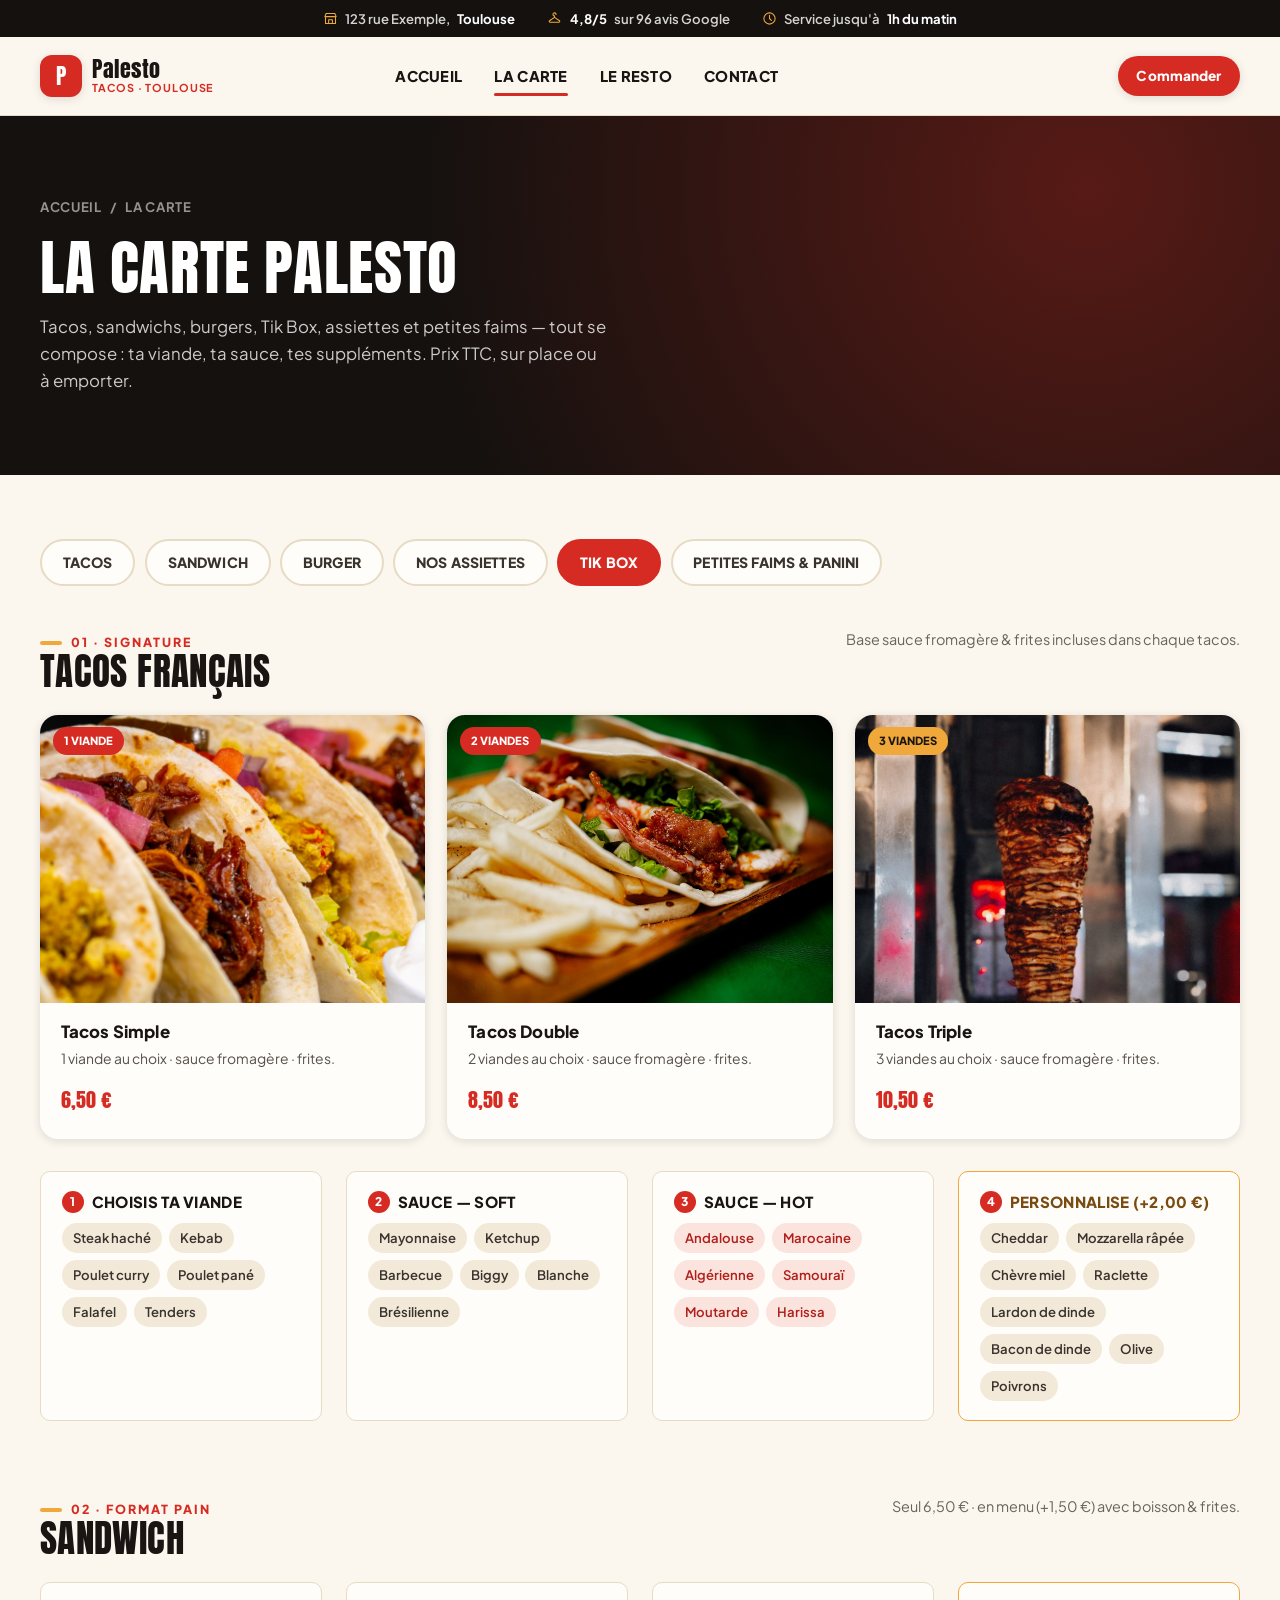
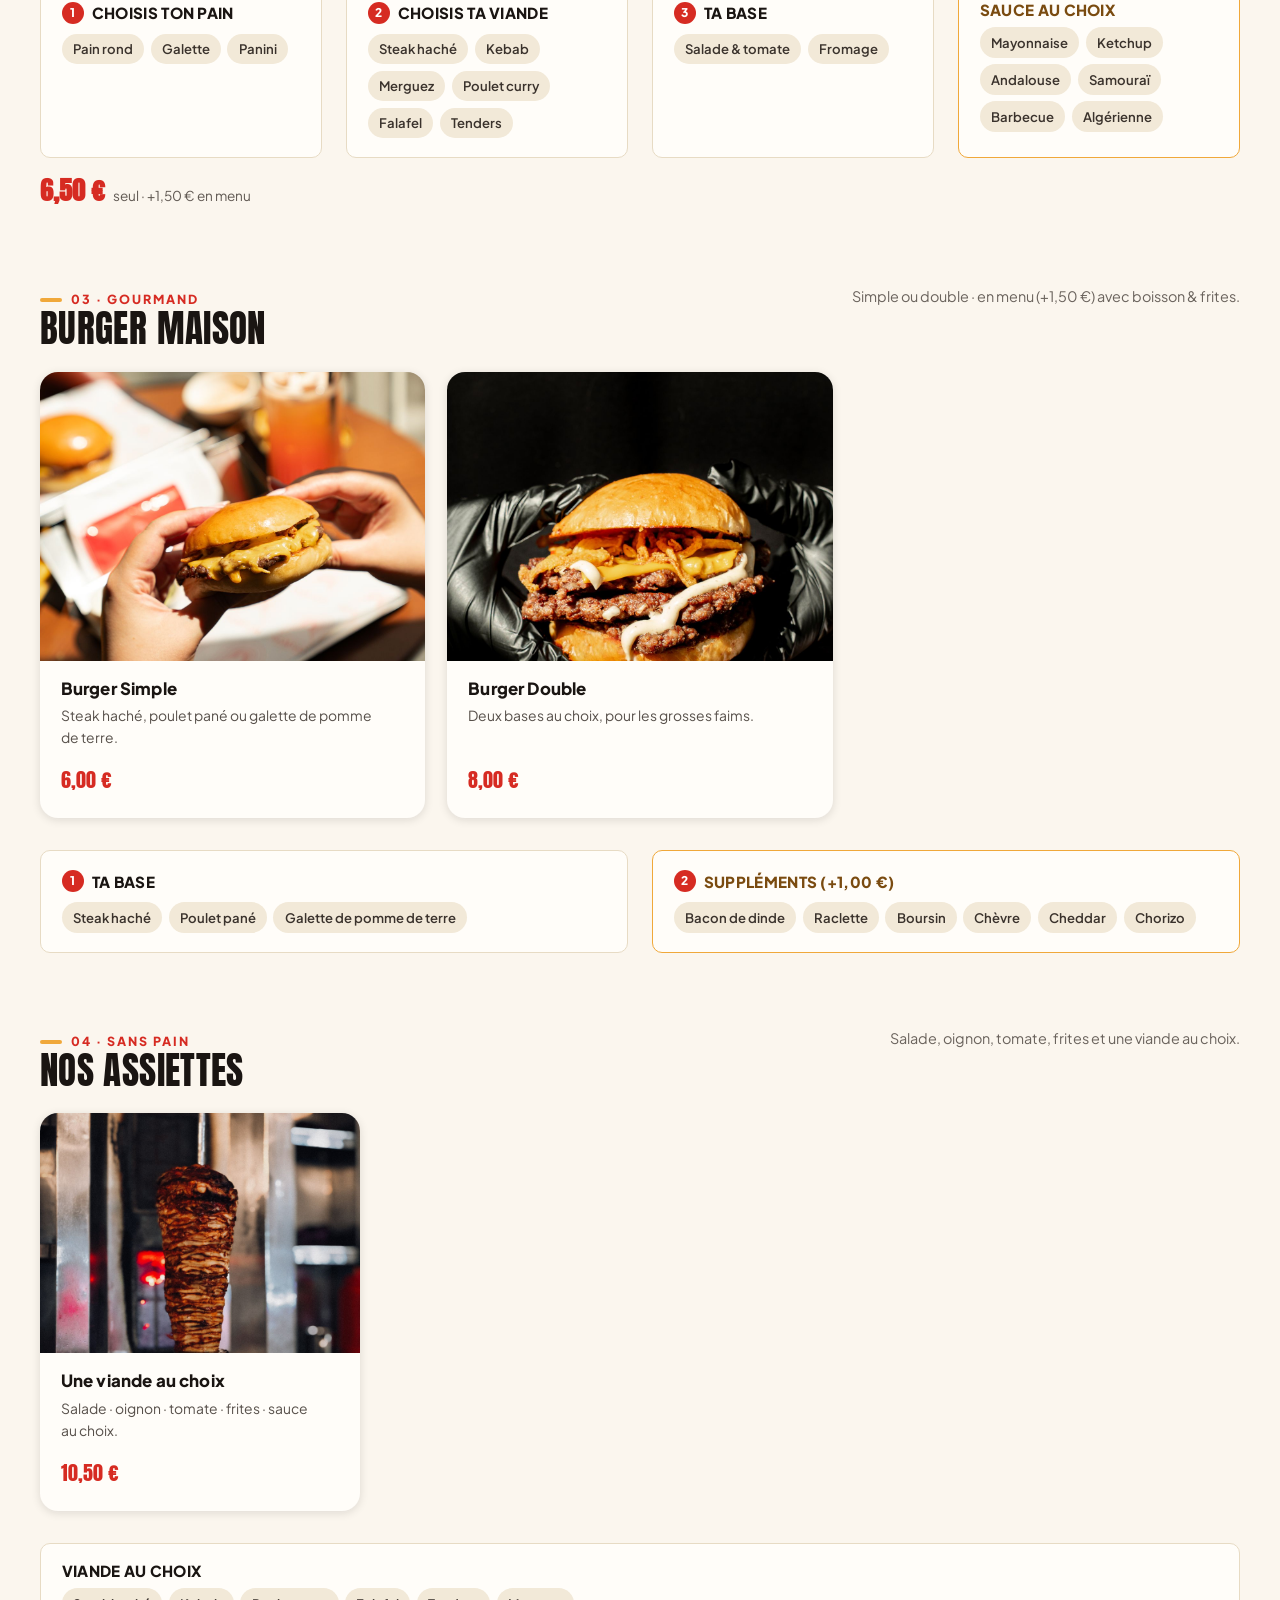
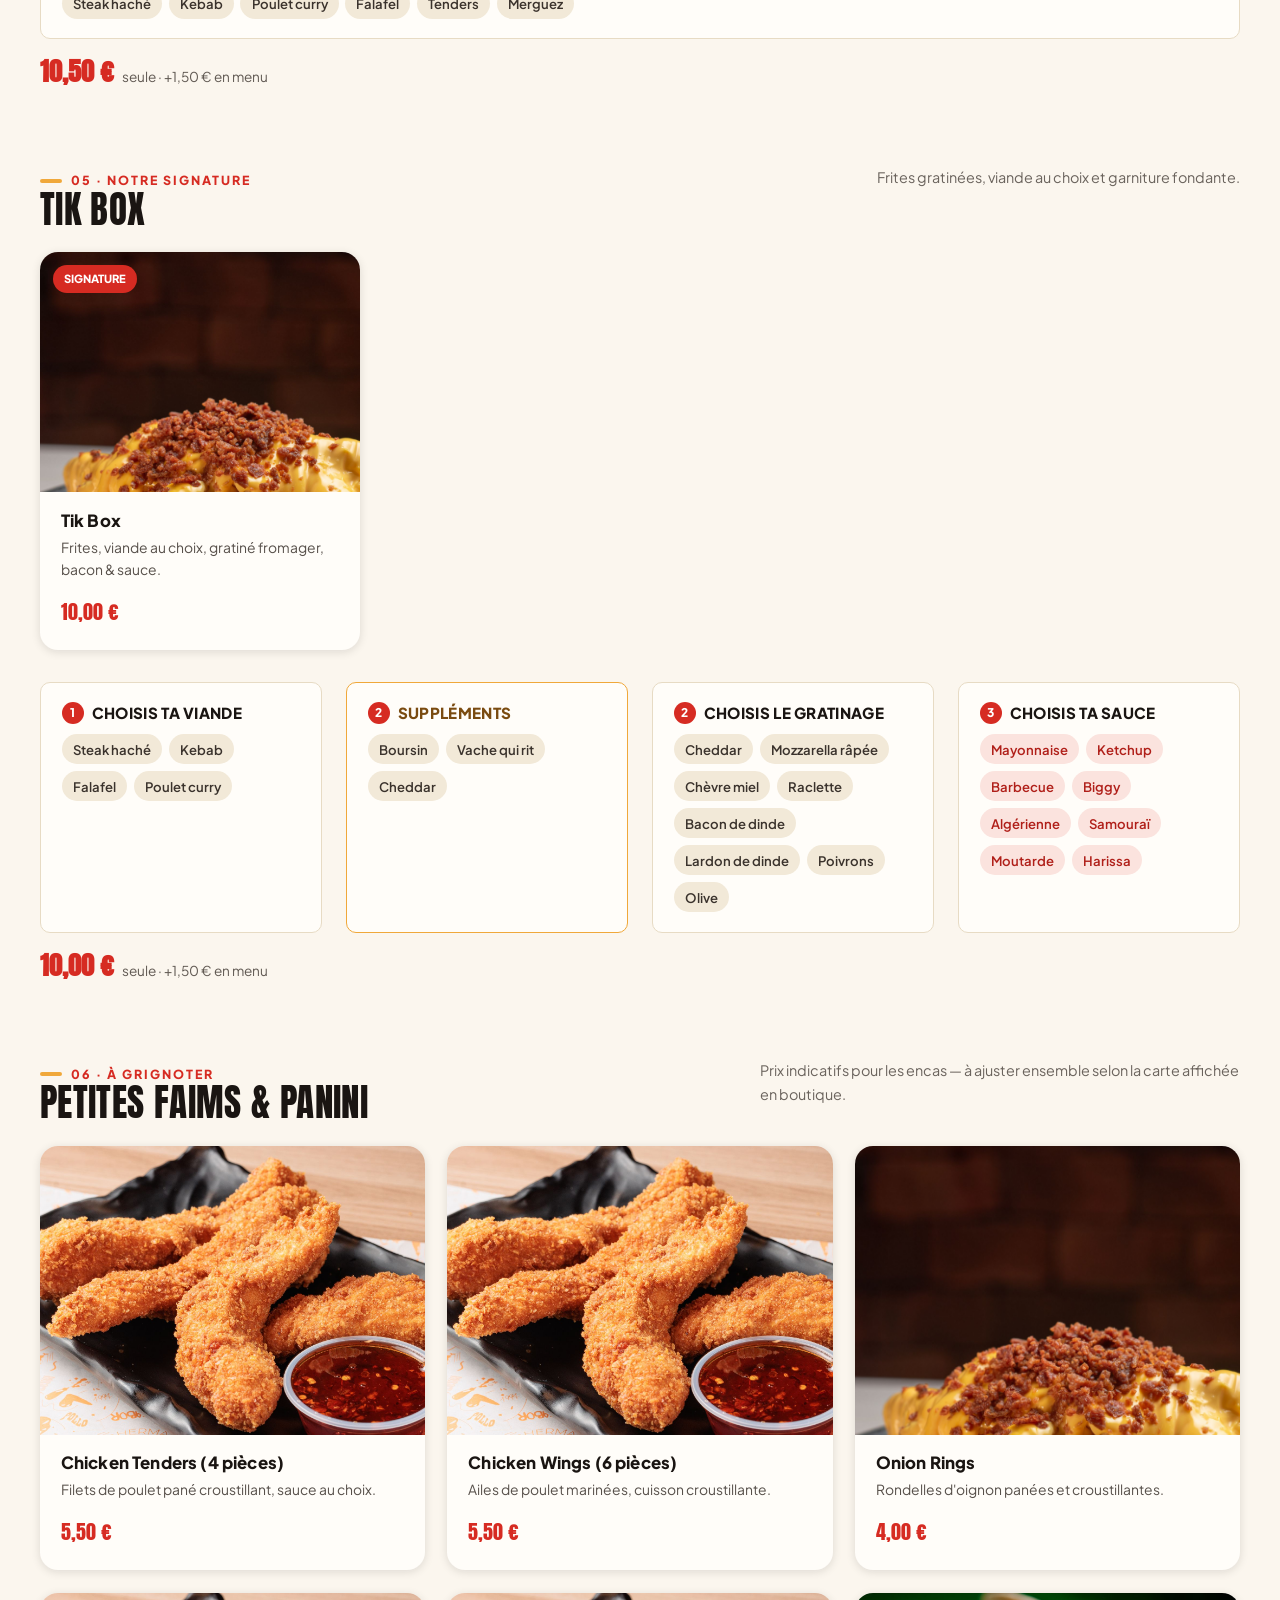
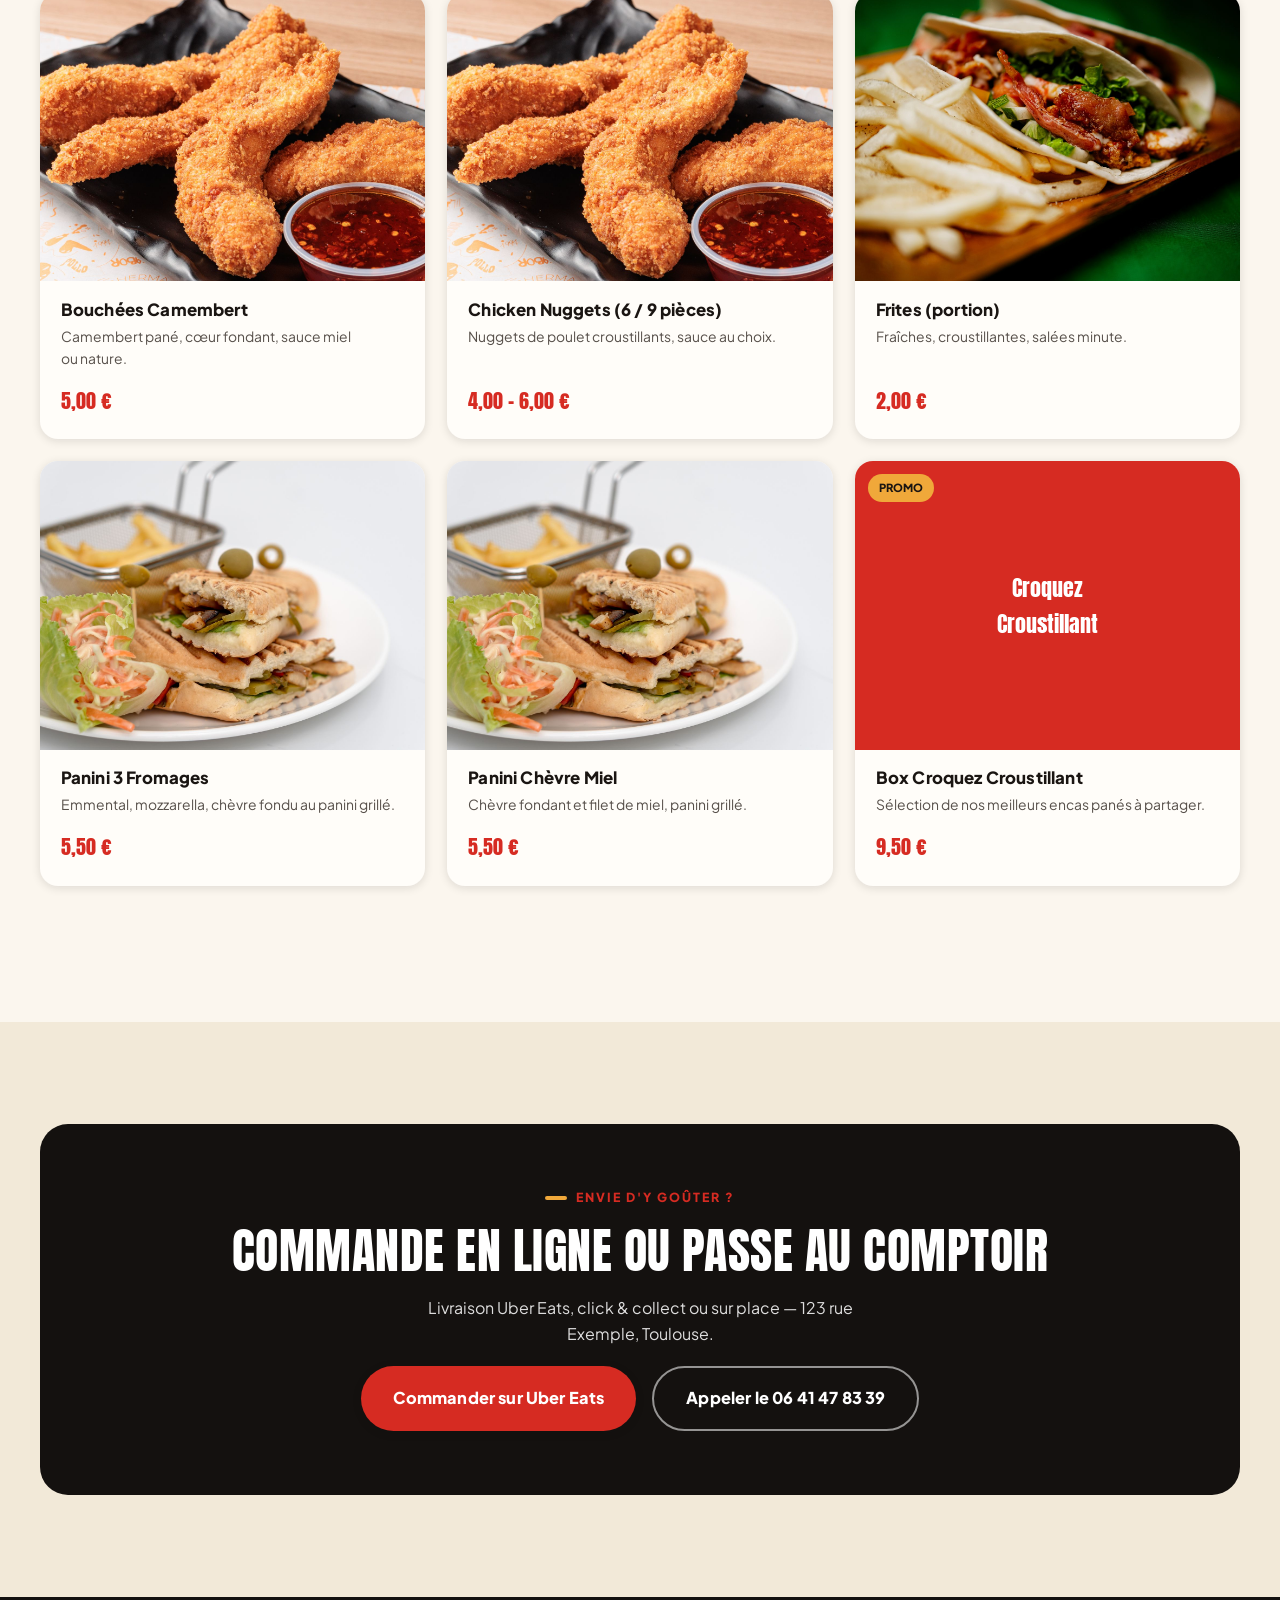
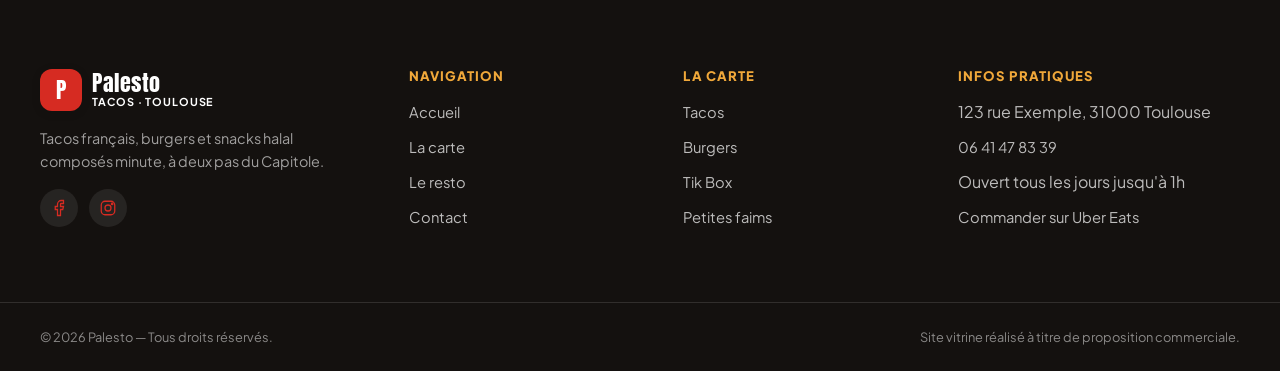
==== commit fc8394b2: "Coordonnées : adresse anonymisée et numéro de Kevin Co-Authored-By: Claude Opus 5.5 <noreply@anthrop" ====
--- a/carte.html
+++ b/carte.html
@@ -20,7 +20,7 @@
 
 <div class="topbar">
   <div class="container topbar__inner">
-    <span class="topbar__item"><svg viewBox="0 0 24 24" fill="none" stroke="currentColor" stroke-width="1.7" stroke-linecap="round" stroke-linejoin="round" aria-hidden="true"><path d="M4 9h16v11H4z"/><path d="M3 9 5 4h14l2 5"/><path d="M9 20v-6h6v6"/></svg> 71 Rue Achille Viadieu, <strong>Toulouse</strong></span>
+    <span class="topbar__item"><svg viewBox="0 0 24 24" fill="none" stroke="currentColor" stroke-width="1.7" stroke-linecap="round" stroke-linejoin="round" aria-hidden="true"><path d="M4 9h16v11H4z"/><path d="M3 9 5 4h14l2 5"/><path d="M9 20v-6h6v6"/></svg> 123 rue Exemple, <strong>Toulouse</strong></span>
     <span class="topbar__item topbar__item--hide-sm"><svg viewBox="0 0 24 24" fill="none" stroke="currentColor" stroke-width="1.7" stroke-linecap="round" stroke-linejoin="round" aria-hidden="true"><path d="M12 8a2.5 2.5 0 1 1 2.5-2.5"/><path d="M12 8v2.2L4 15.5A1.5 1.5 0 0 0 4.9 18h14.2a1.5 1.5 0 0 0 .9-2.5L12 10.2"/></svg> <strong>4,8/5</strong> sur 96 avis Google</span>
     <span class="topbar__item"><svg viewBox="0 0 24 24" fill="none" stroke="currentColor" stroke-width="1.7" stroke-linecap="round" stroke-linejoin="round" aria-hidden="true"><circle cx="12" cy="12" r="9"/><path d="M12 7v5l3 3"/></svg> Service jusqu'à <strong>1h du matin</strong></span>
   </div>
@@ -342,10 +342,10 @@
     <div class="cta-band" data-reveal style="background:var(--black)">
       <span class="eyebrow">Envie d'y goûter ?</span>
       <h2>Commande en ligne ou passe au comptoir</h2>
-      <p>Livraison Uber Eats, click &amp; collect ou sur place — 71 Rue Achille Viadieu, Toulouse.</p>
+      <p>Livraison Uber Eats, click &amp; collect ou sur place — 123 rue Exemple, Toulouse.</p>
       <div class="cta-band__actions">
         <a class="btn btn--red btn--lg" href="https://www.ubereats.com/fr/store/tik-tacos-palesto/zVcmVb8LVuixIjdcit_Mtg" target="_blank" rel="noopener">Commander sur Uber Eats</a>
-        <a class="btn btn--ghost-light btn--lg" href="tel:+33532580695">Appeler le 05 32 58 06 95</a>
+        <a class="btn btn--ghost-light btn--lg" href="tel:+33641478339">Appeler le 06 41 47 83 39</a>
       </div>
     </div>
   </div>
@@ -387,8 +387,8 @@
     <div class="footer">
       <h4>Infos pratiques</h4>
       <ul>
-        <li>71 Rue Achille Viadieu, 31400 Toulouse</li>
-        <li><a href="tel:+33532580695">05 32 58 06 95</a></li>
+        <li>123 rue Exemple, 31000 Toulouse</li>
+        <li><a href="tel:+33641478339">06 41 47 83 39</a></li>
         <li>Ouvert tous les jours jusqu'à 1h</li>
         <li><a href="https://www.ubereats.com/fr/store/tik-tacos-palesto/zVcmVb8LVuixIjdcit_Mtg" target="_blank" rel="noopener">Commander sur Uber Eats</a></li>
       </ul>
